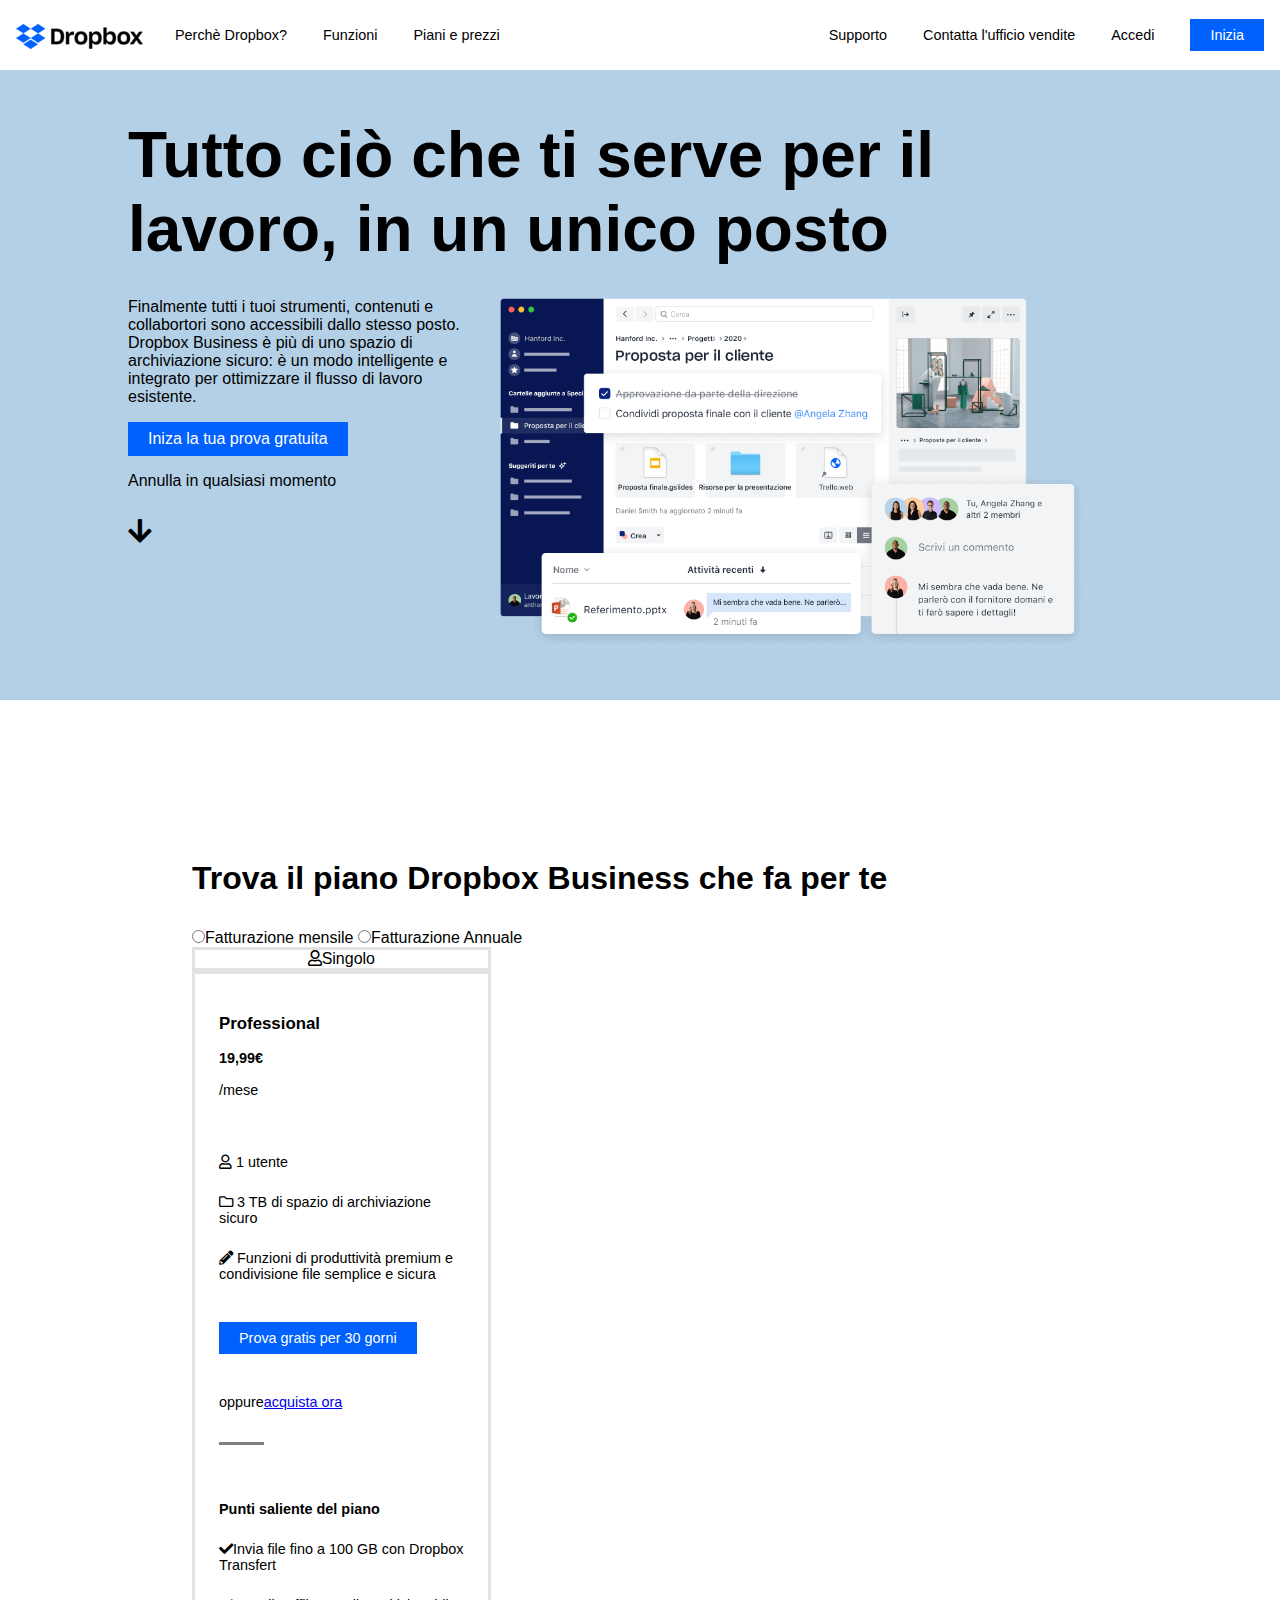
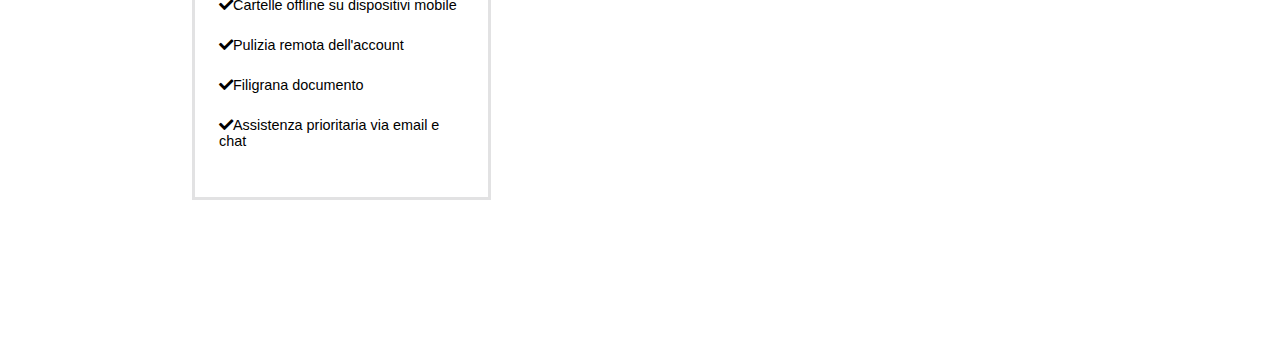
==== index.html @ 73d9aaa9 "add first row" ====
<!DOCTYPE html>
<html lang="it">
  <head>
    <meta charset="UTF-8">
    <meta http-equiv="X-UA-Compatible" content="IE=edge">
    <meta name="viewport" content="width=device-width, initial-scale=1.0">
    <title>Dropbox</title>
    <link rel="stylesheet" href="https://cdnjs.cloudflare.com/ajax/libs/font-awesome/5.15.3/css/all.min.css">
    <link rel="stylesheet" href="css/style.css">
  </head>
  <body>
    <header class="clearfix">
      <div class="main-logo float-lx">
      <img src="img/logo-small.png" alt="Dropbox logo">
      </div>
      <div class="nav float-lx">
        <ul>
          <li><a href="#">Perch&egrave; Dropbox?</a></li>
          <li><a href="#">Funzioni</a></li>
          <li><a href="#">Piani e prezzi</a></li>
        </ul>
      </div>
      <div class="nav float-rx">
        <ul>
          <li><a href="#">Supporto</a></li>
          <li><a href="#">Contatta l'ufficio vendite</a></li>
          <li><a href="#">Accedi</a></li>
          <li>
            <a href="#" class="btn">Inizia</a> 
          </li>
        </ul>
      </div>
    </header>
    <main>
      <!-- jumbotron -->
      <div class="background-blu relative">
        <div class="jumbotron clearfix">
            <h1>Tutto ci&ograve; che ti serve  per il lavoro, in un unico posto</h1>
          <div class="box-medium float-lx">
            <p>
              Finalmente tutti i tuoi strumenti, contenuti e collabortori sono accessibili dallo stesso posto. Dropbox Business &egrave; pi&ugrave; di uno spazio di archiviazione sicuro: &egrave; un modo intelligente e integrato per ottimizzare il flusso di lavoro esistente.
            </p>
            <a href="#" class="btn">Iniza la tua prova gratuita</a> 
            <p>Annulla in qualsiasi momento</p>
            <i class="fas fa-arrow-down"></i>
          </div>
          <div class="jumbotron-img float-lx">
            <img src="img/jumbo.png" alt="jumbo img">
          </div>
        </div>
      </div>
      <!-- end jumbotron -->
      <div class="container">
        <h2>Trova il piano Dropbox Business che fa per te</h2>
        <div class="input">
          <input type="radio" name="choise"><span>Fatturazione mensile</span>
          <input type="radio" name="choise"><span>Fatturazione Annuale</span>
        </div>
        <div class="row">
          <div class="row-header">
            <i class="far fa-user"></i>Singolo
          </div>
          <div class="row-main">
            <h3>Professional</h3>
            <h4>19,99&euro;</h4>
            <span class="gray">/mese</span>
            <div><i class="far fa-user"></i> 1 utente</div>
            <div><i class="far fa-folder"></i> 3 TB  di spazio di archiviazione sicuro</div>
            <div><i class="fas fa-pencil-alt"></i> Funzioni di produttivit&agrave; premium e condivisione file semplice e sicura</div>
            <a href="#" class="btn">Prova gratis per 30 gorni</a> 
            <div><span class="span-underline"> oppure </span><a href="#">acquista ora</a></div>
            <h4>Punti saliente del piano</h4>
            <div><i class="fas fa-check"></i>Invia file fino a 100 GB con Dropbox Transfert</div>
            <div><i class="fas fa-check"></i>Cartelle offline su dispositivi mobile</div>
            <div><i class="fas fa-check"></i>Pulizia remota dell'account</div>
            <div><i class="fas fa-check"></i>Filigrana documento</div>
            <div><i class="fas fa-check"></i>Assistenza prioritaria via email e chat</div>
          </div>
        </div>
      </div>
    </main>
    <footer>
    </footer>
  </body>
</html>
---- css/style.css ----
*{
  margin: 0;
  padding: 0;
  box-sizing: border-box;
}
body{
  font-family: sans-serif;
}
/* float */
.clearfix::after{
  clear: both;
  content: "";
  display: table;
}
.float-rx{
  float: right;
}
.float-lx{
  float: left;
}
/* end float */
/* position */
.relative{
  position: relative;
}
.absolute{
  position: absolute;
}
/* end position */
/* start header */
header{
  line-height: 70px ;
  font-size: 0.9rem;
}
.main-logo img{
  vertical-align: middle;
  margin: 0 1rem;
}
ul li{
  display: inline-block;
  margin: 0 1rem;
  list-style:none;
}
li a{
  text-decoration: none;
  color: black;
}
.btn{
  background-color: #0061ff;
  padding: 8px 20px;
  color: white;
  text-decoration: none;
}
/* end header */
/* main */
h1{
  padding-top: 3rem;
  font-size: 4rem;
}
.background-blu{
  background-color: #b4d0e7;
  height: 70vh;
}
.jumbotron{
  width: 80%;
  min-width: 500px;
  max-width: 1180px;
  margin: 0 auto;
}
.box-medium,.jumbotron-img{
  display: inline-block;
}
.box-medium{
  width: 34%;
}
.jumbotron a{
  margin: 2rem 0 1rem 0;
  display: inline-block;
}
.jumbotron-img{
  width: 60%;
}
.jumbotron-img img{
  width: 100%;
}
.box-medium,.jumbotron-img{
  padding-top: 2rem;
}
.box-medium i{
  margin-top: 1.7rem;
  font-weight: bold;
  font-size: 1.7rem;
}
/* end jumbotron */
.container{
  width: 70%;
  min-width: 500px;
  max-width: 1180px;
  margin: 10rem auto;
}
h2{
  font-size: 2rem;
  margin-bottom: 2rem;
}
.row{
  width: calc(100% / 3);
}
.row-header{
  border: solid #e2e2e3;
  text-align: center;
}
.row-main{
  border: solid #e2e2e3;
  padding: 1.5rem;
  font-size: .9rem;
}
.row-main div{
  margin: 1.5rem 0;
}
main h3, main h4{
  margin: 1rem 0;
}
.row-main p{
  margin-bottom: 1rem;
}
main .btn{
  display: inline-block;
  margin: 1rem 0;
}
.row-main span{
  display: inline-block;
  margin-bottom: 2rem;
}
.span-underline{
  padding-bottom: 2rem;
  border-bottom: solid gray;
}
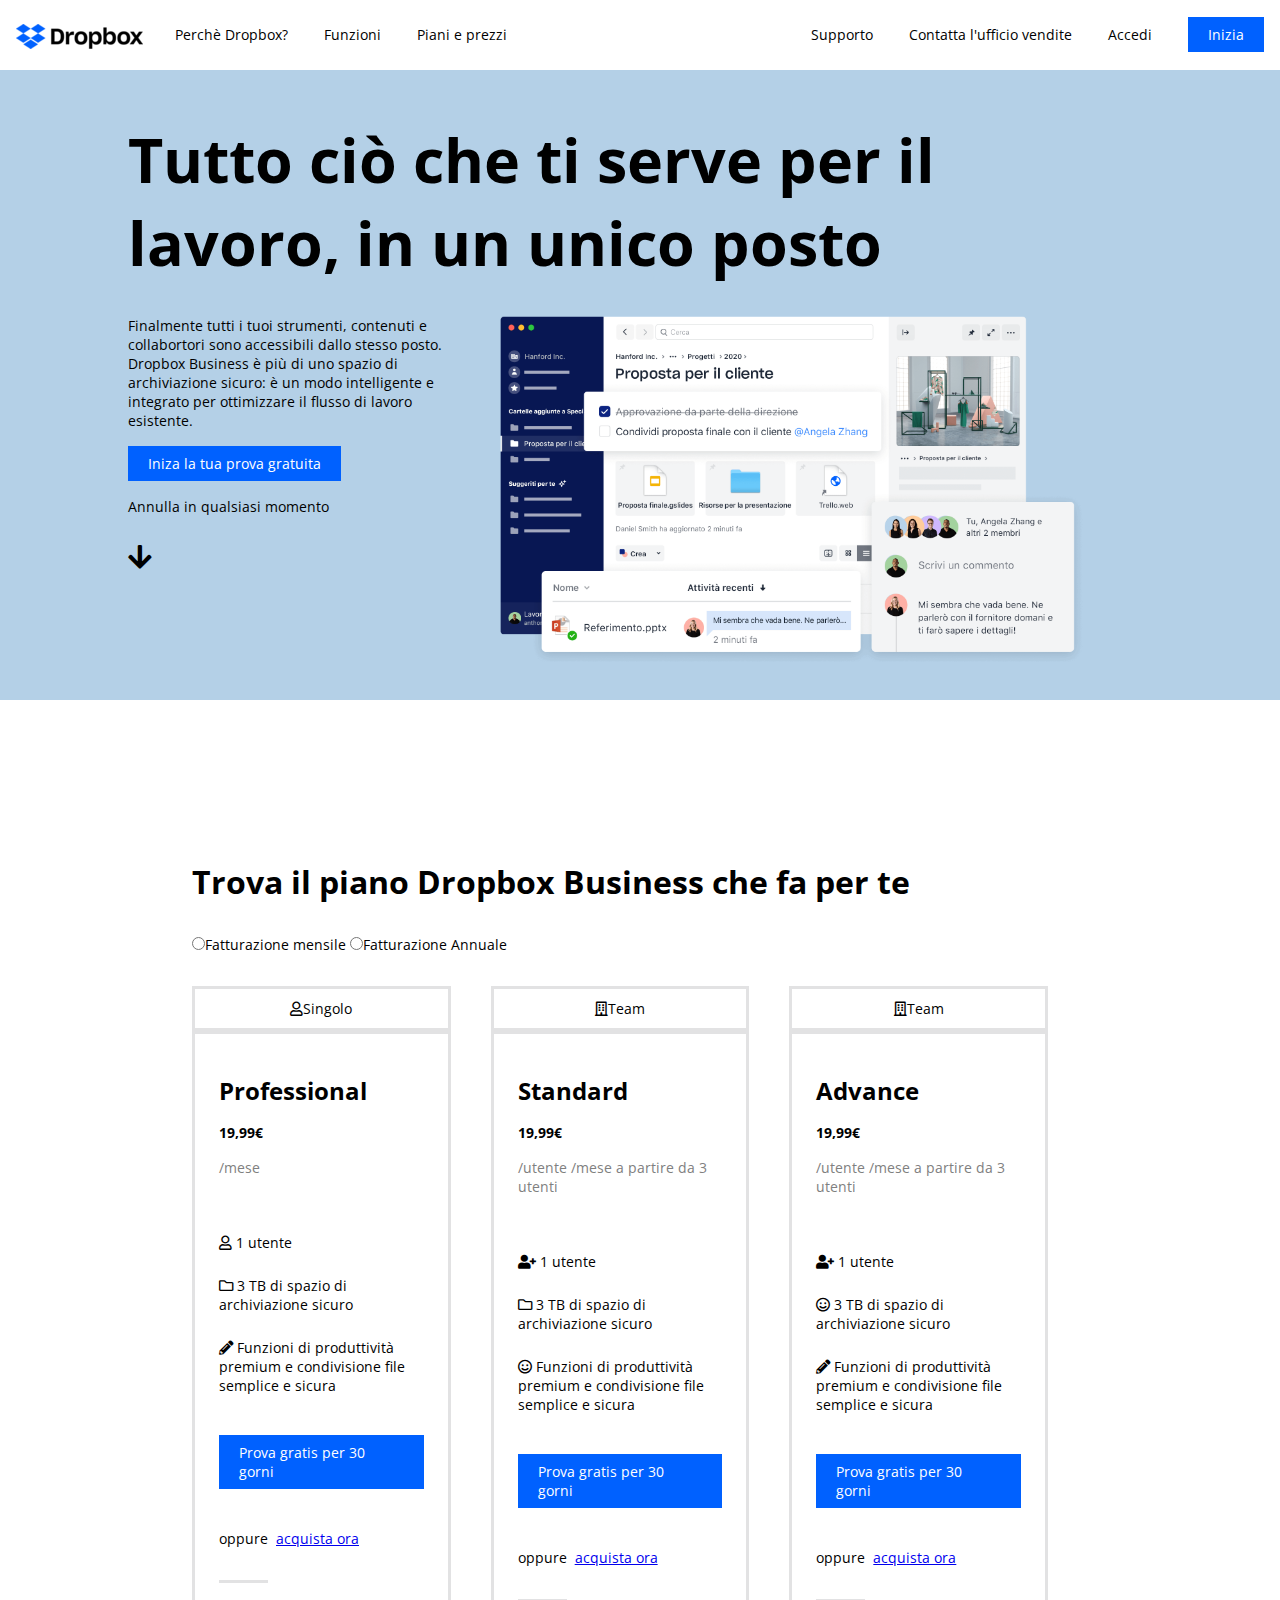
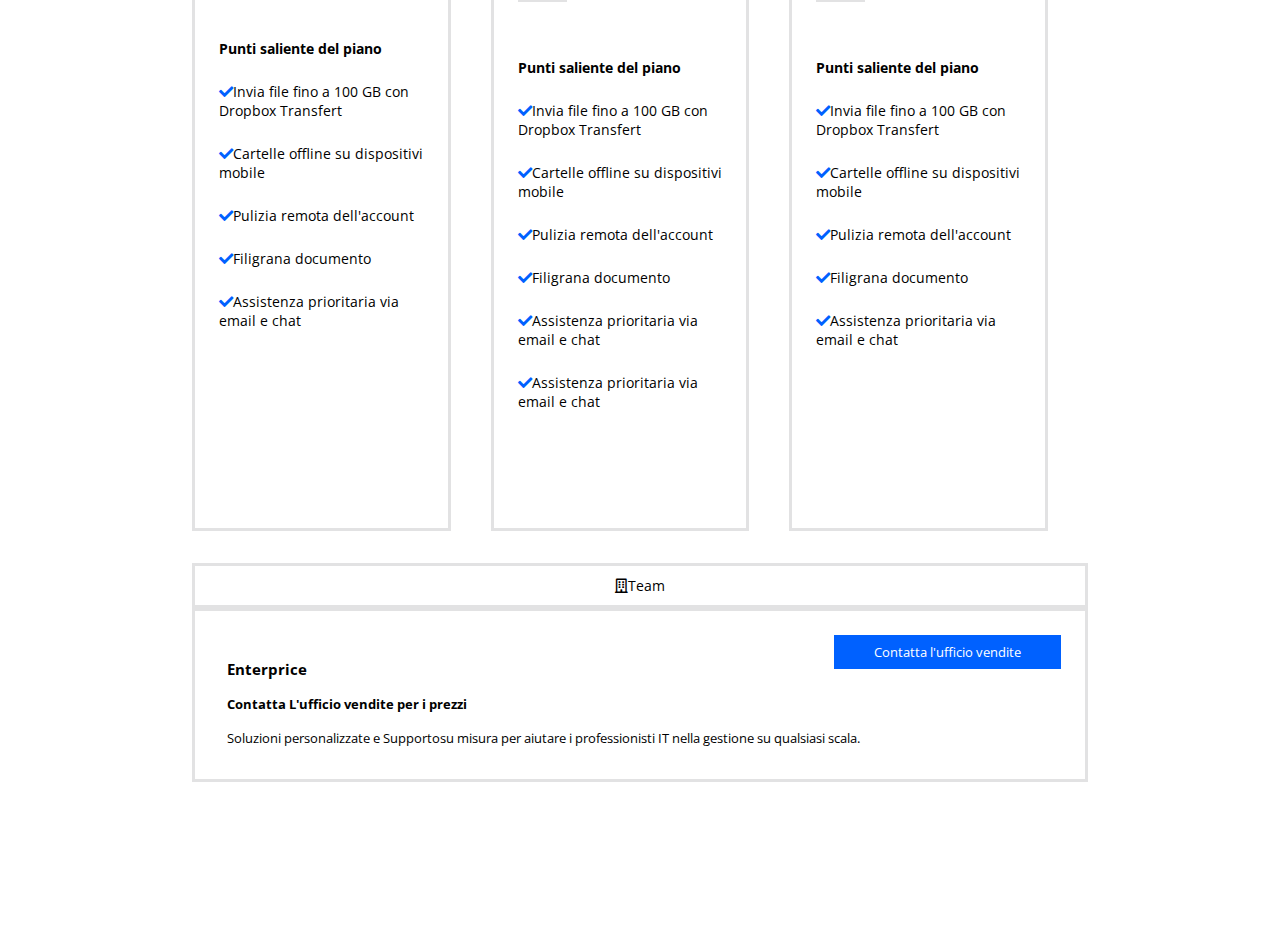
==== commit 130a0a76: "end row plane business" ====
--- a/index.html
+++ b/index.html
@@ -5,6 +5,9 @@
     <meta http-equiv="X-UA-Compatible" content="IE=edge">
     <meta name="viewport" content="width=device-width, initial-scale=1.0">
     <title>Dropbox</title>
+    <link rel="preconnect" href="https://fonts.googleapis.com">
+    <link rel="preconnect" href="https://fonts.gstatic.com" crossorigin>
+    <link href="https://fonts.googleapis.com/css2?family=Open+Sans:ital,wght@0,300;0,400;0,500;0,600;0,700;0,800;1,300;1,400;1,500;1,600;1,700;1,800&display=swap" rel="stylesheet">
     <link rel="stylesheet" href="https://cdnjs.cloudflare.com/ajax/libs/font-awesome/5.15.3/css/all.min.css">
     <link rel="stylesheet" href="css/style.css">
   </head>
@@ -50,13 +53,13 @@
         </div>
       </div>
       <!-- end jumbotron -->
-      <div class="container">
+      <div class="container clearfix">
         <h2>Trova il piano Dropbox Business che fa per te</h2>
         <div class="input">
           <input type="radio" name="choise"><span>Fatturazione mensile</span>
           <input type="radio" name="choise"><span>Fatturazione Annuale</span>
         </div>
-        <div class="row">
+        <div class="row float-lx">
           <div class="row-header">
             <i class="far fa-user"></i>Singolo
           </div>
@@ -77,6 +80,62 @@
             <div><i class="fas fa-check"></i>Assistenza prioritaria via email e chat</div>
           </div>
         </div>
+        <div class="row float-lx">
+          <div class="row-header">
+            <i class="far fa-building"></i>Team
+          </div>
+          <div class="row-main">
+            <h3>Standard</h3>
+            <h4>19,99&euro;</h4>
+            <span class="gray">/utente /mese a partire da 3 utenti</span>
+            <div><i class="fas fa-user-plus"></i> 1 utente</div>
+            <div><i class="far fa-folder"></i> 3 TB  di spazio di archiviazione sicuro</div>
+            <div><i class="far fa-smile"></i> Funzioni di produttivit&agrave; premium e condivisione file semplice e sicura</div>
+            <a href="#" class="btn">Prova gratis per 30 gorni</a> 
+            <div><span class="span-underline"> oppure </span><a href="#">acquista ora</a></div>
+            <h4>Punti saliente del piano</h4>
+            <div><i class="fas fa-check"></i>Invia file fino a 100 GB con Dropbox Transfert</div>
+            <div><i class="fas fa-check"></i>Cartelle offline su dispositivi mobile</div>
+            <div><i class="fas fa-check"></i>Pulizia remota dell'account</div>
+            <div><i class="fas fa-check"></i>Filigrana documento</div>
+            <div><i class="fas fa-check"></i>Assistenza prioritaria via email e chat</div>
+            <div><i class="fas fa-check"></i>Assistenza prioritaria via email e chat</div>
+          </div>
+        </div>
+        <div class="row float-lx">
+          <div class="row-header">
+            <i class="far fa-building"></i>Team
+          </div>
+          <div class="row-main">
+            <h3>Advance</h3>
+            <h4>19,99&euro;</h4>
+            <span class="gray">/utente /mese a partire da 3 utenti</span>
+            <div><i class="fas fa-user-plus"></i> 1 utente</div>
+            <div><i class="far fa-smile"></i> 3 TB  di spazio di archiviazione sicuro</div>
+            <div><i class="fas fa-pencil-alt"></i> Funzioni di produttivit&agrave; premium e condivisione file semplice e sicura</div>
+            <a href="#" class="btn">Prova gratis per 30 gorni</a> 
+            <div><span class="span-underline"> oppure </span><a href="#">acquista ora</a></div>
+            <h4>Punti saliente del piano</h4>
+            <div><i class="fas fa-check"></i>Invia file fino a 100 GB con Dropbox Transfert</div>
+            <div><i class="fas fa-check"></i>Cartelle offline su dispositivi mobile</div>
+            <div><i class="fas fa-check"></i>Pulizia remota dell'account</div>
+            <div><i class="fas fa-check"></i>Filigrana documento</div>
+            <div><i class="fas fa-check"></i>Assistenza prioritaria via email e chat</div>
+          </div>
+        </div>
+
+        <div class="row-large float-lx">
+          <div class="row-header">
+            <i class="far fa-building"></i>Team
+          </div>
+          <div class="row-main-large relative">
+            <h3>Enterprice</h3>
+            <h4>Contatta L'ufficio vendite per i prezzi</h4>
+            <p>Soluzioni personalizzate e Supportosu misura per aiutare i professionisti IT nella gestione su qualsiasi scala.</p>
+            <a href="#" class="btn absolute">Contatta l'ufficio vendite</a> 
+          </div>
+        </div>
+        
       </div>
     </main>
     <footer>
--- a/css/style.css
+++ b/css/style.css
@@ -4,7 +4,8 @@
   box-sizing: border-box;
 }
 body{
-  font-family: sans-serif;
+  font-family: 'Open Sans', sans-serif;
+  font-size: .9rem;
 }
 /* float */
 .clearfix::after{
@@ -55,7 +56,7 @@
 /* main */
 h1{
   padding-top: 3rem;
-  font-size: 4rem;
+  font-size: 3.8rem;
 }
 .background-blu{
   background-color: #b4d0e7;
@@ -63,7 +64,7 @@
 }
 .jumbotron{
   width: 80%;
-  min-width: 500px;
+  min-width: 750px;
   max-width: 1180px;
   margin: 0 auto;
 }
@@ -94,25 +95,28 @@
 /* end jumbotron */
 .container{
   width: 70%;
-  min-width: 500px;
+  min-width: 750px;
   max-width: 1180px;
   margin: 10rem auto;
 }
 h2{
   font-size: 2rem;
-  margin-bottom: 2rem;
+  margin-bottom:2rem;
 }
 .row{
-  width: calc(100% / 3);
+  width: calc((100% / 3) - 2.5rem);
+  margin: 2rem 2.5rem 2rem 0;
 }
 .row-header{
   border: solid #e2e2e3;
   text-align: center;
+  padding: 10px;
 }
 .row-main{
   border: solid #e2e2e3;
   padding: 1.5rem;
   font-size: .9rem;
+  height: 1100px;
 }
 .row-main div{
   margin: 1.5rem 0;
@@ -133,5 +137,29 @@
 }
 .span-underline{
   padding-bottom: 2rem;
-  border-bottom: solid gray;
+  border-bottom: solid #e2e2e3;
+  margin-right: .5rem;
+}
+i.fa-check{
+  color: #0061ff;
+}
+.row-main .gray{
+  color: gray;
+}
+.row-main h3{
+  font-size: 1.5rem;
+}
+.row-large{
+  width: 100%;
+}
+.row-main-large{
+  border: solid #e2e2e3;
+  font-size: 0.8rem;
+  padding: 2rem;
+}
+.row-main-large .btn{
+  margin:0;
+  top:1.5rem;
+  right: 1.5rem;
+  padding: 0.5rem 2.5rem;
 }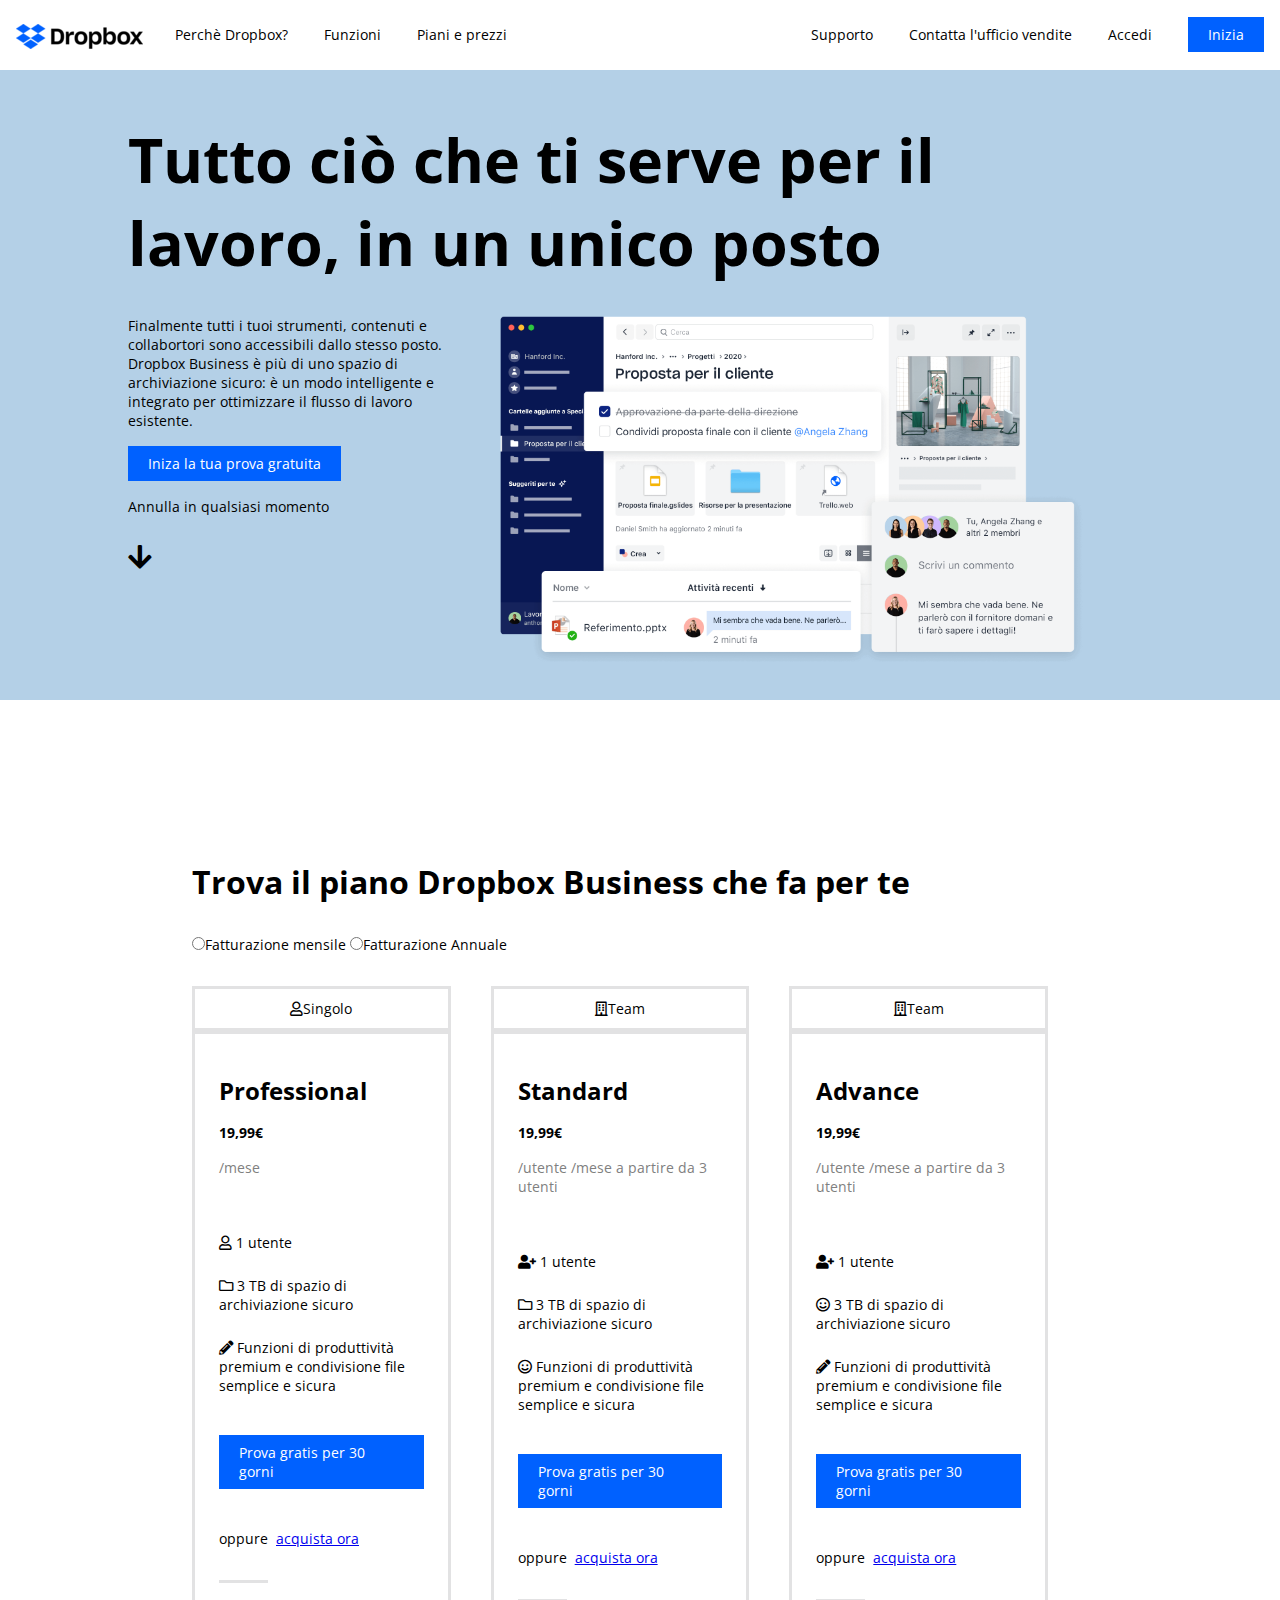
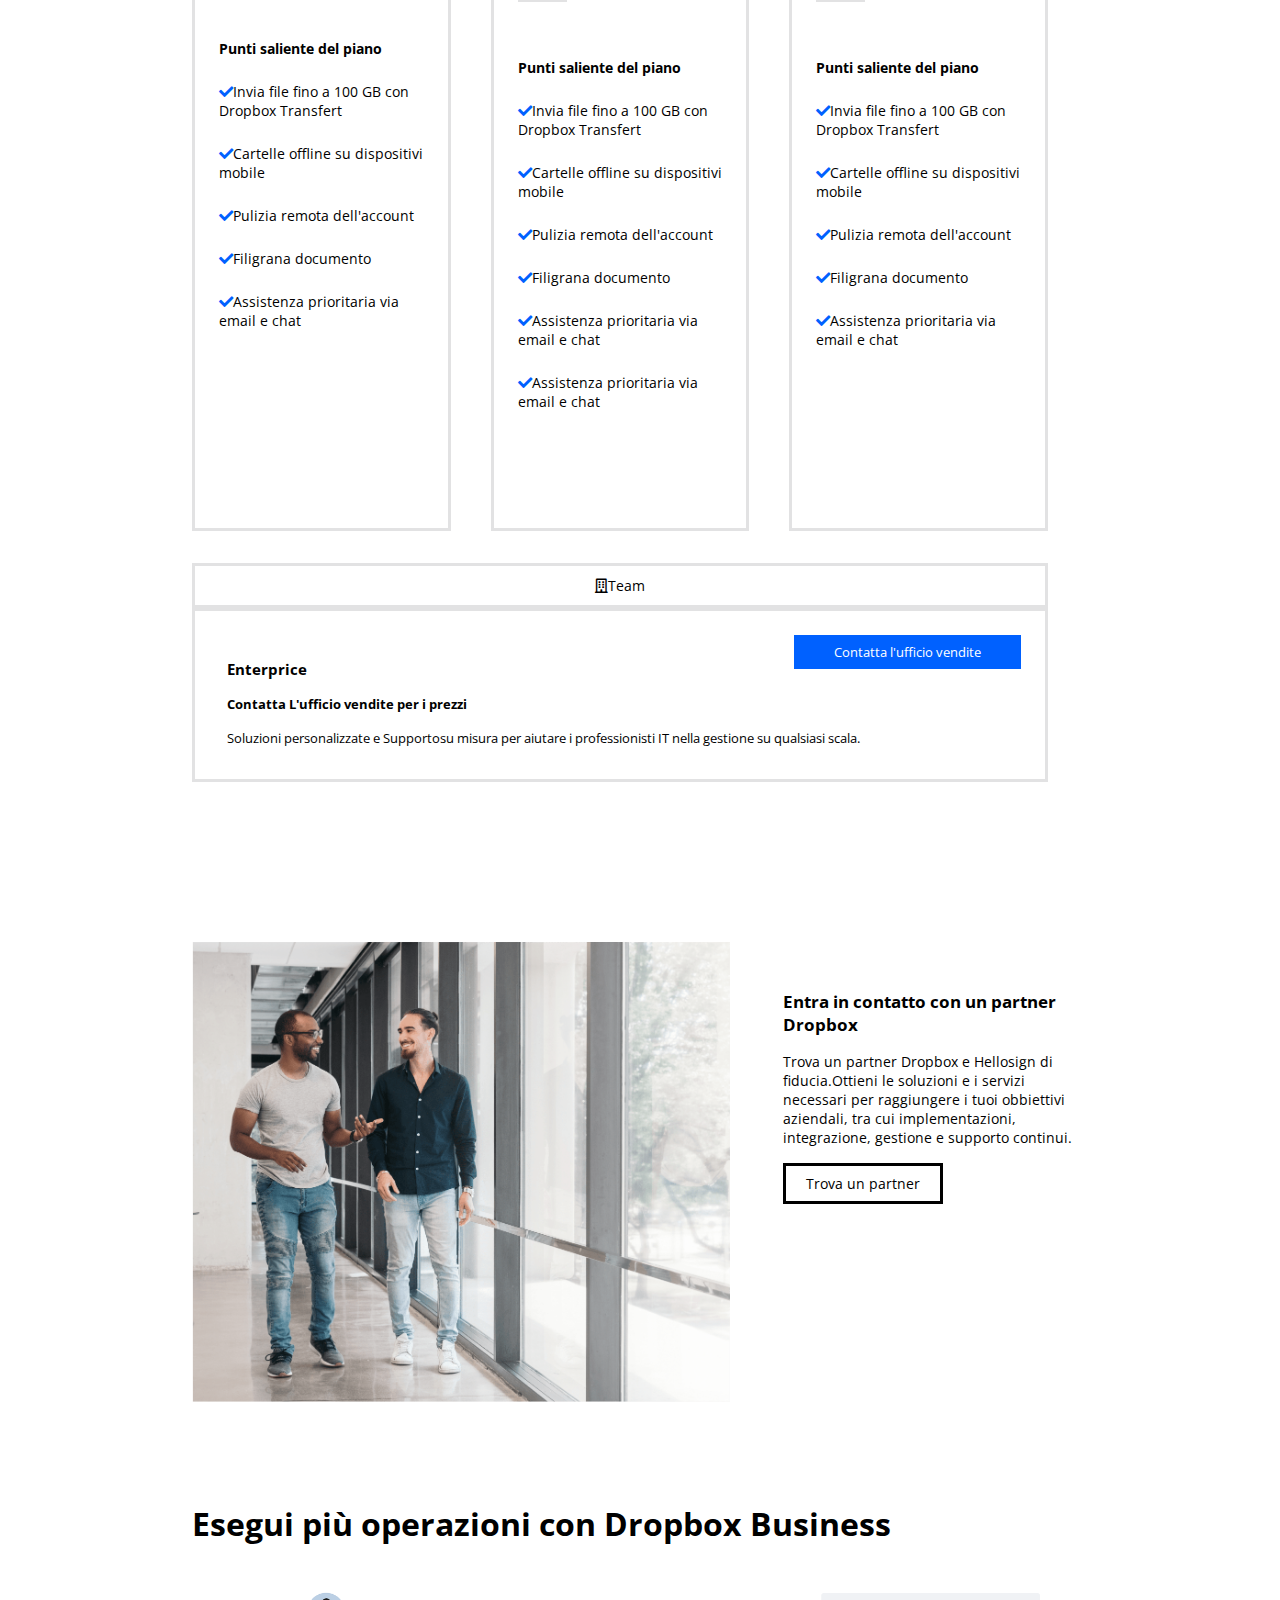
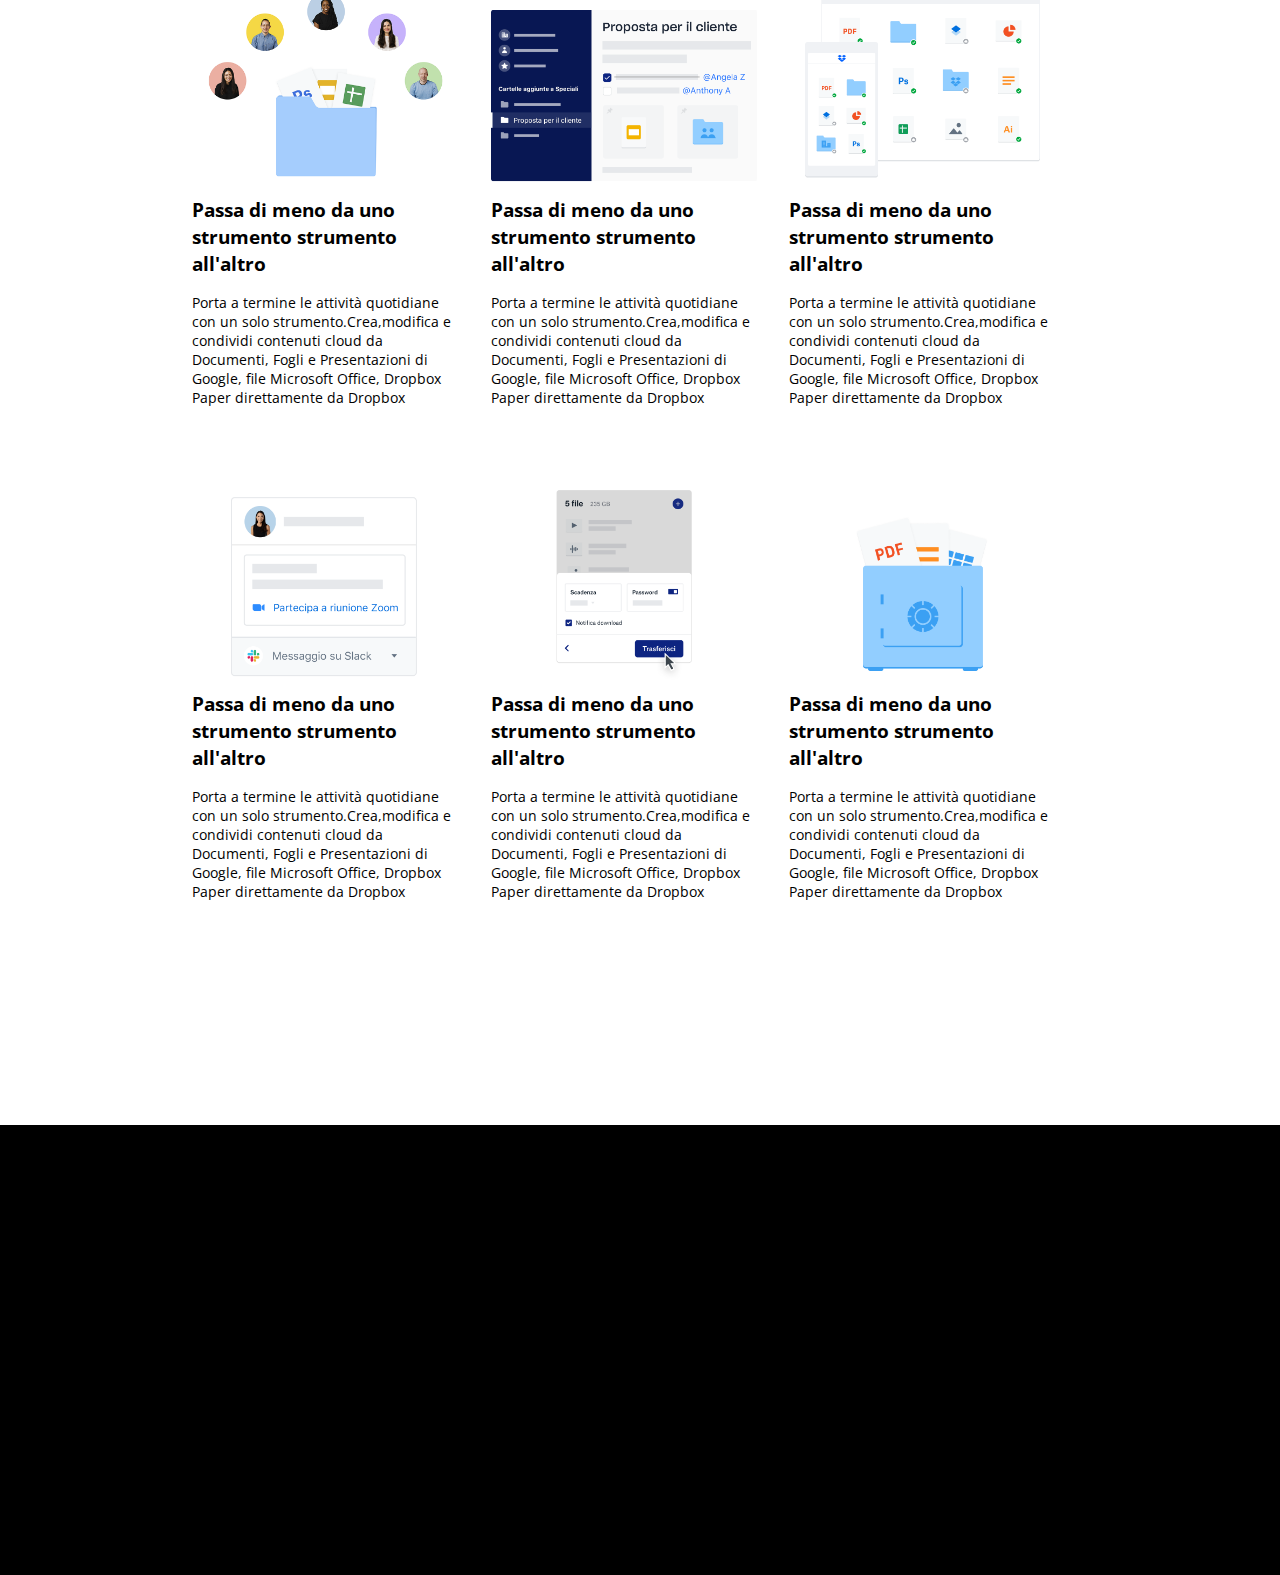
==== commit c757368e: "end card plane business" ====
--- a/index.html
+++ b/index.html
@@ -29,7 +29,7 @@
           <li><a href="#">Contatta l'ufficio vendite</a></li>
           <li><a href="#">Accedi</a></li>
           <li>
-            <a href="#" class="btn">Inizia</a> 
+            <a href="#" class="btn btn-blue">Inizia</a> 
           </li>
         </ul>
       </div>
@@ -43,7 +43,7 @@
             <p>
               Finalmente tutti i tuoi strumenti, contenuti e collabortori sono accessibili dallo stesso posto. Dropbox Business &egrave; pi&ugrave; di uno spazio di archiviazione sicuro: &egrave; un modo intelligente e integrato per ottimizzare il flusso di lavoro esistente.
             </p>
-            <a href="#" class="btn">Iniza la tua prova gratuita</a> 
+            <a href="#" class="btn btn-blue">Iniza la tua prova gratuita</a> 
             <p>Annulla in qualsiasi momento</p>
             <i class="fas fa-arrow-down"></i>
           </div>
@@ -53,7 +53,8 @@
         </div>
       </div>
       <!-- end jumbotron -->
-      <div class="container clearfix">
+      <!-- start plane business -->
+      <section class="container clearfix">
         <h2>Trova il piano Dropbox Business che fa per te</h2>
         <div class="input">
           <input type="radio" name="choise"><span>Fatturazione mensile</span>
@@ -70,7 +71,7 @@
             <div><i class="far fa-user"></i> 1 utente</div>
             <div><i class="far fa-folder"></i> 3 TB  di spazio di archiviazione sicuro</div>
             <div><i class="fas fa-pencil-alt"></i> Funzioni di produttivit&agrave; premium e condivisione file semplice e sicura</div>
-            <a href="#" class="btn">Prova gratis per 30 gorni</a> 
+            <a href="#" class="btn btn-blue">Prova gratis per 30 gorni</a> 
             <div><span class="span-underline"> oppure </span><a href="#">acquista ora</a></div>
             <h4>Punti saliente del piano</h4>
             <div><i class="fas fa-check"></i>Invia file fino a 100 GB con Dropbox Transfert</div>
@@ -91,7 +92,7 @@
             <div><i class="fas fa-user-plus"></i> 1 utente</div>
             <div><i class="far fa-folder"></i> 3 TB  di spazio di archiviazione sicuro</div>
             <div><i class="far fa-smile"></i> Funzioni di produttivit&agrave; premium e condivisione file semplice e sicura</div>
-            <a href="#" class="btn">Prova gratis per 30 gorni</a> 
+            <a href="#" class="btn btn-blue">Prova gratis per 30 gorni</a> 
             <div><span class="span-underline"> oppure </span><a href="#">acquista ora</a></div>
             <h4>Punti saliente del piano</h4>
             <div><i class="fas fa-check"></i>Invia file fino a 100 GB con Dropbox Transfert</div>
@@ -113,7 +114,7 @@
             <div><i class="fas fa-user-plus"></i> 1 utente</div>
             <div><i class="far fa-smile"></i> 3 TB  di spazio di archiviazione sicuro</div>
             <div><i class="fas fa-pencil-alt"></i> Funzioni di produttivit&agrave; premium e condivisione file semplice e sicura</div>
-            <a href="#" class="btn">Prova gratis per 30 gorni</a> 
+            <a href="#" class="btn btn-blue">Prova gratis per 30 gorni</a> 
             <div><span class="span-underline"> oppure </span><a href="#">acquista ora</a></div>
             <h4>Punti saliente del piano</h4>
             <div><i class="fas fa-check"></i>Invia file fino a 100 GB con Dropbox Transfert</div>
@@ -132,13 +133,58 @@
             <h3>Enterprice</h3>
             <h4>Contatta L'ufficio vendite per i prezzi</h4>
             <p>Soluzioni personalizzate e Supportosu misura per aiutare i professionisti IT nella gestione su qualsiasi scala.</p>
-            <a href="#" class="btn absolute">Contatta l'ufficio vendite</a> 
+            <a href="#" class="btn btn-blue absolute">Contatta l'ufficio vendite</a> 
           </div>
         </div>
-        
-      </div>
+      </section>
+      <!-- end plane business -->
+      <section class="container clearfix">
+        <div class="img-medium float-lx">
+          <img src="img/partner.png" alt="photo of partner">
+        </div>
+        <div class="box-medium float-rx">
+          <h3>Entra in contatto con un partner Dropbox</h3>
+          <p>Trova un partner Dropbox e Hellosign di fiducia.Ottieni le soluzioni e i servizi necessari per raggiungere i tuoi obbiettivi aziendali, tra cui implementazioni, integrazione, gestione e supporto continui.</p>
+          <a href="#" class="btn btn-white" >Trova un partner</a>
+        </div>
+        <div class="info-business float-lx">
+          <h2>Esegui pi&ugrave; operazioni con Dropbox Business</h2>
+        </div>
+        <div class="card float-lx">
+          <img src="img/business-feature-switching-tools.png" alt="business folder">
+          <h4>Passa di meno da uno strumento strumento all'altro </h4>
+          <p>Porta a termine le attivit&agrave; quotidiane con un solo strumento.Crea,modifica e condividi contenuti cloud da Documenti, Fogli e Presentazioni di Google, file Microsoft Office, Dropbox Paper direttamente da Dropbox </p>
+        </div>
+        <div class="card float-lx">
+          <img src="img/business-feature-coordinate-it.png" alt="business cordinate">
+          <h4>Passa di meno da uno strumento strumento all'altro </h4>
+          <p>Porta a termine le attivit&agrave; quotidiane con un solo strumento.Crea,modifica e condividi contenuti cloud da Documenti, Fogli e Presentazioni di Google, file Microsoft Office, Dropbox Paper direttamente da Dropbox </p>
+        </div>
+        <div class="card float-lx">
+          <img src="img/business-feature-multi-device.png" alt="business multi device">
+          <h4>Passa di meno da uno strumento strumento all'altro </h4>
+          <p>Porta a termine le attivit&agrave; quotidiane con un solo strumento.Crea,modifica e condividi contenuti cloud da Documenti, Fogli e Presentazioni di Google, file Microsoft Office, Dropbox Paper direttamente da Dropbox </p>
+        </div>
+        <div class="card float-lx">
+          <img src="img/business-feature-integrations-it.png" alt="business interations">
+          <h4>Passa di meno da uno strumento strumento all'altro </h4>
+          <p>Porta a termine le attivit&agrave; quotidiane con un solo strumento.Crea,modifica e condividi contenuti cloud da Documenti, Fogli e Presentazioni di Google, file Microsoft Office, Dropbox Paper direttamente da Dropbox </p>
+        </div>
+        <div class="card float-lx">
+          <img src="img/business-feature-send-files-it.png" alt="business send files">
+          <h4>Passa di meno da uno strumento strumento all'altro </h4>
+          <p>Porta a termine le attivit&agrave; quotidiane con un solo strumento.Crea,modifica e condividi contenuti cloud da Documenti, Fogli e Presentazioni di Google, file Microsoft Office, Dropbox Paper direttamente da Dropbox </p>
+        </div>
+        <div class="card float-lx">
+          <img src="img/business-feature-security.png" alt="business safe">
+          <h4>Passa di meno da uno strumento strumento all'altro </h4>
+          <p>Porta a termine le attivit&agrave; quotidiane con un solo strumento.Crea,modifica e condividi contenuti cloud da Documenti, Fogli e Presentazioni di Google, file Microsoft Office, Dropbox Paper direttamente da Dropbox </p>
+        </div>
+      </section>
+      
     </main>
     <footer>
+
     </footer>
   </body>
 </html>--- a/css/style.css
+++ b/css/style.css
@@ -46,13 +46,22 @@
   text-decoration: none;
   color: black;
 }
+/* end header */
+/* button */
 .btn{
+  padding: 8px 20px;
+  text-decoration: none;
+}
+.btn-blue{
   background-color: #0061ff;
-  padding: 8px 20px;
   color: white;
-  text-decoration: none;
-}
-/* end header */
+}
+.btn-white{
+  background-color: white;
+  color: #000000;
+  border: solid #000000;
+}
+/* end button */
 /* main */
 h1{
   padding-top: 3rem;
@@ -145,12 +154,13 @@
 }
 .row-main .gray{
   color: gray;
+  font-size: .85rem;
 }
 .row-main h3{
   font-size: 1.5rem;
 }
 .row-large{
-  width: 100%;
+  width: calc(100% - 2.5rem);
 }
 .row-main-large{
   border: solid #e2e2e3;
@@ -162,4 +172,33 @@
   top:1.5rem;
   right: 1.5rem;
   padding: 0.5rem 2.5rem;
+}
+/* end row plane business  */
+.img-medium{
+  width: 60%;
+}
+.img-medium img{
+  width: 100%;
+}
+.info-business{
+  margin-top: 6rem;
+}
+.card{
+  width: calc((100% / 3) - 2rem);
+  margin: 0 2rem 4rem 0;
+}
+.card img{
+  width: 100%;
+}
+.card h4{
+  font-size: 1.2rem;
+  margin-top: 0;
+}
+
+
+
+
+footer{
+  height: 50vh;
+  background-color: #000000;
 }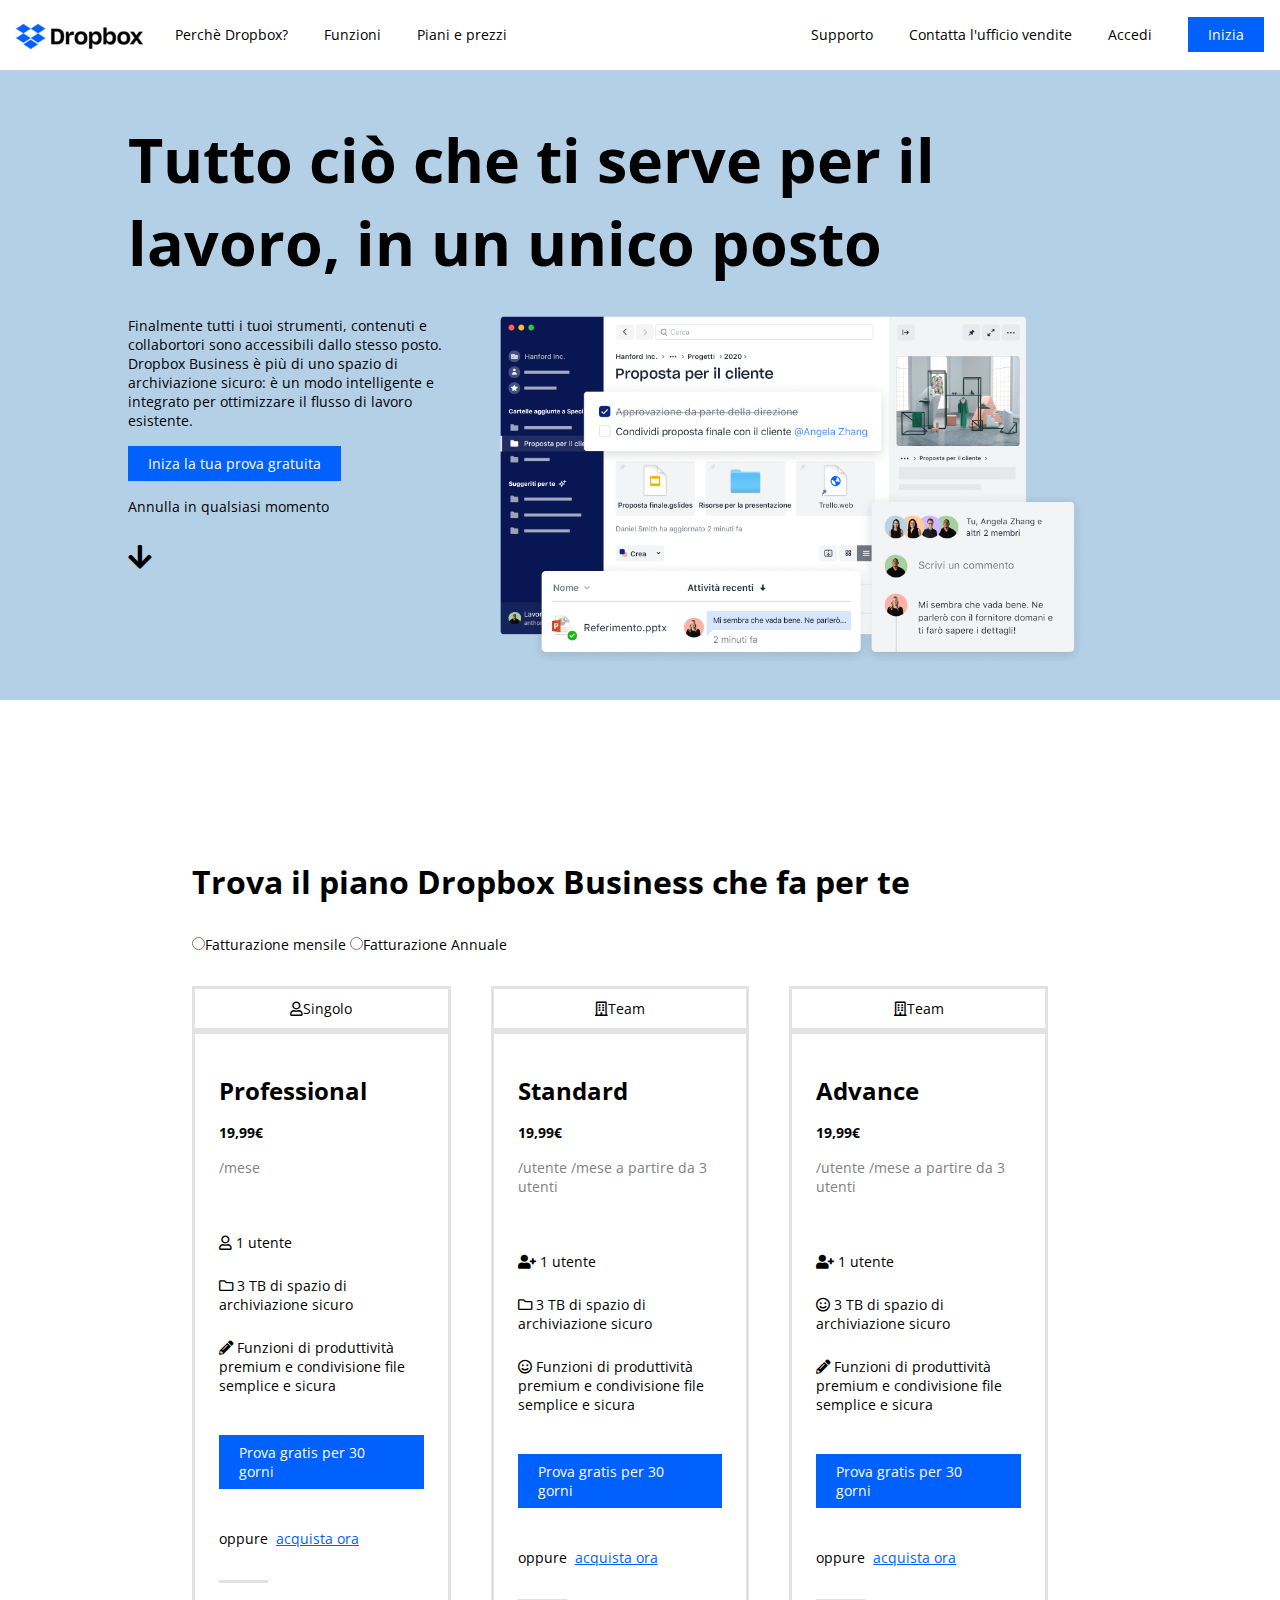
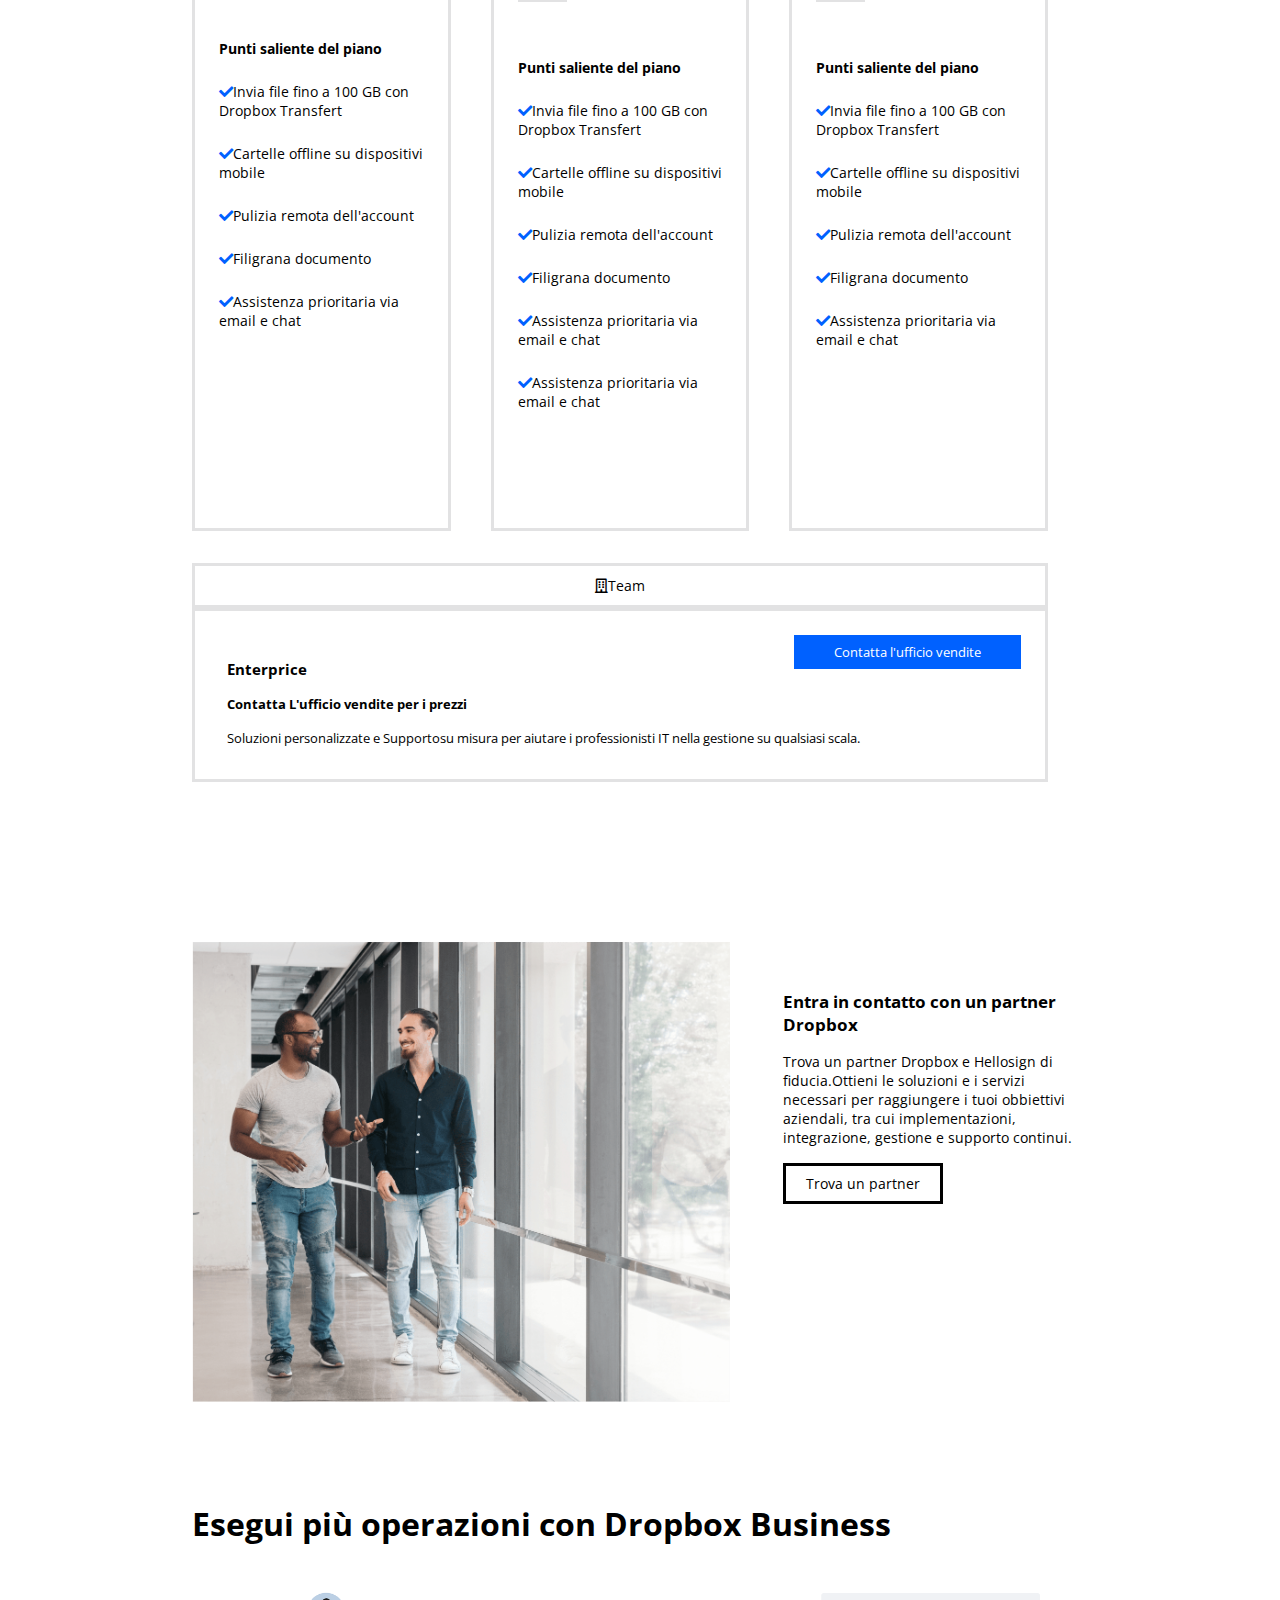
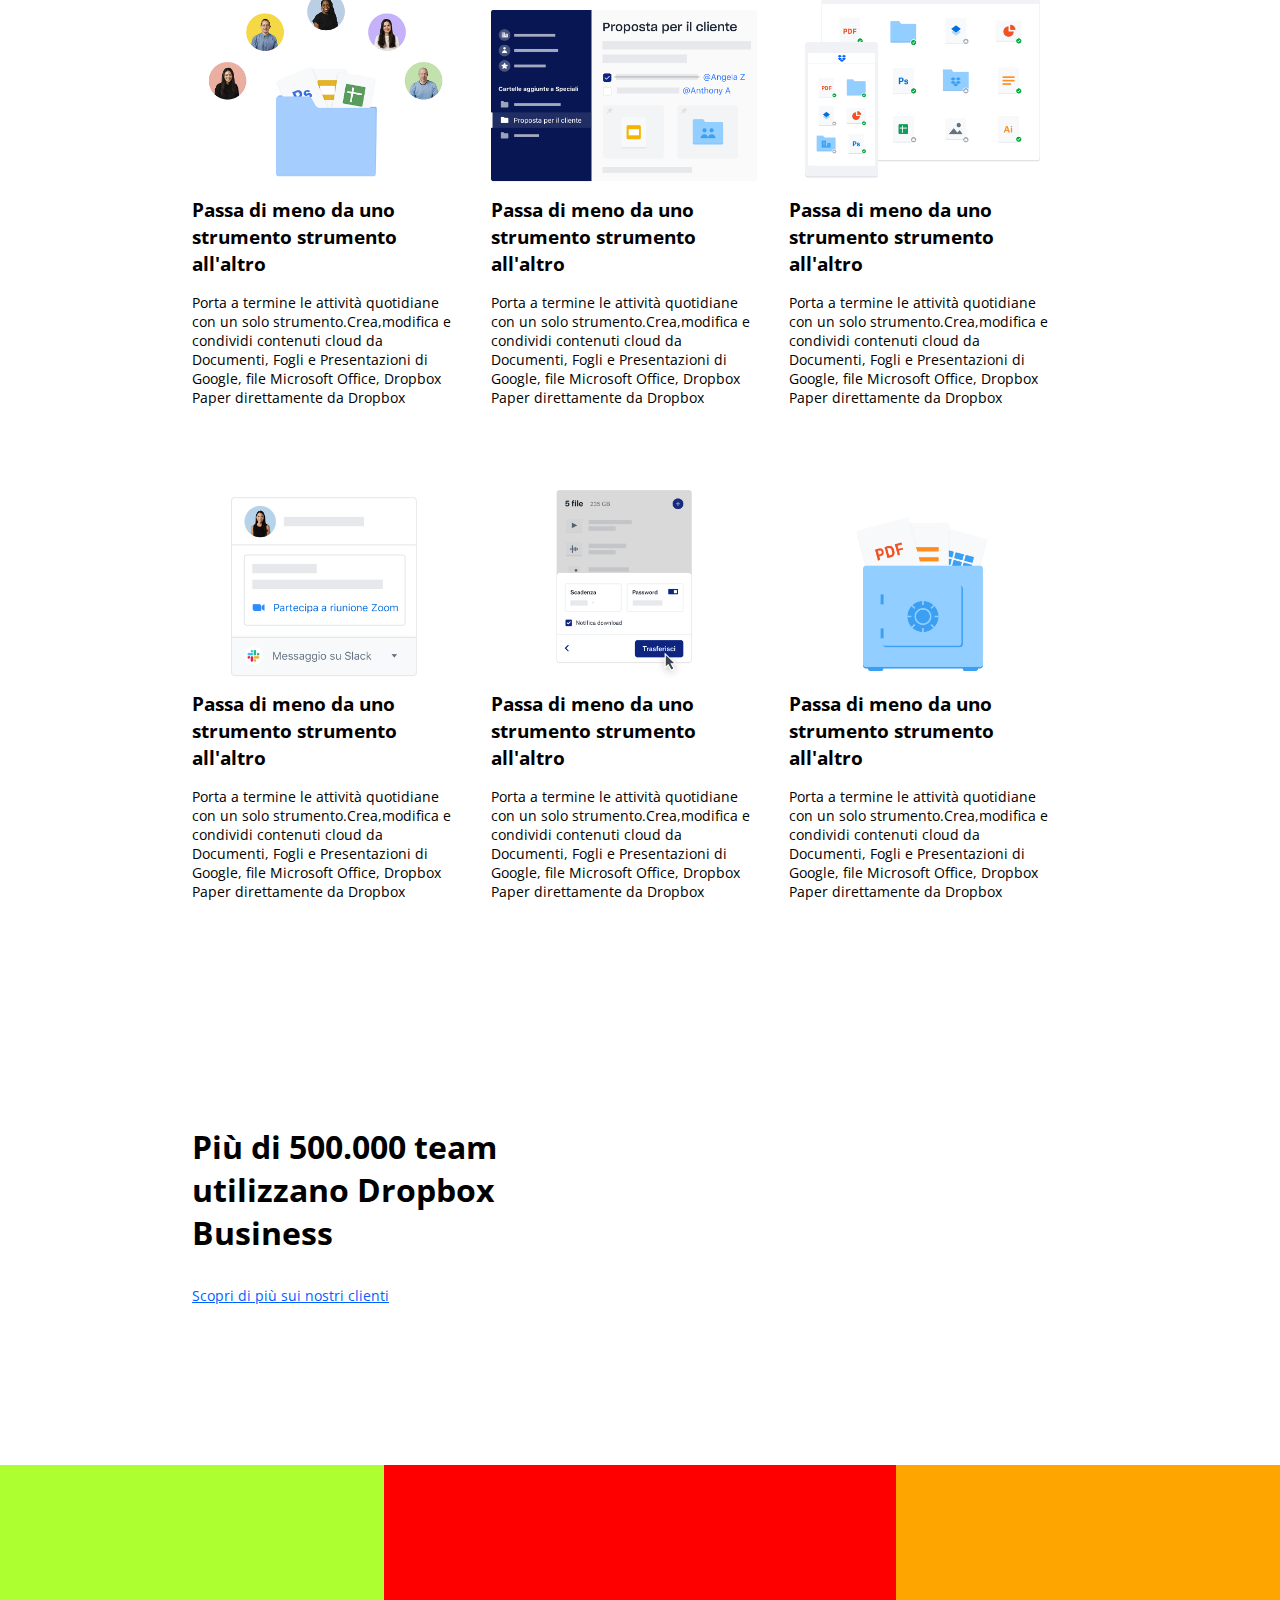
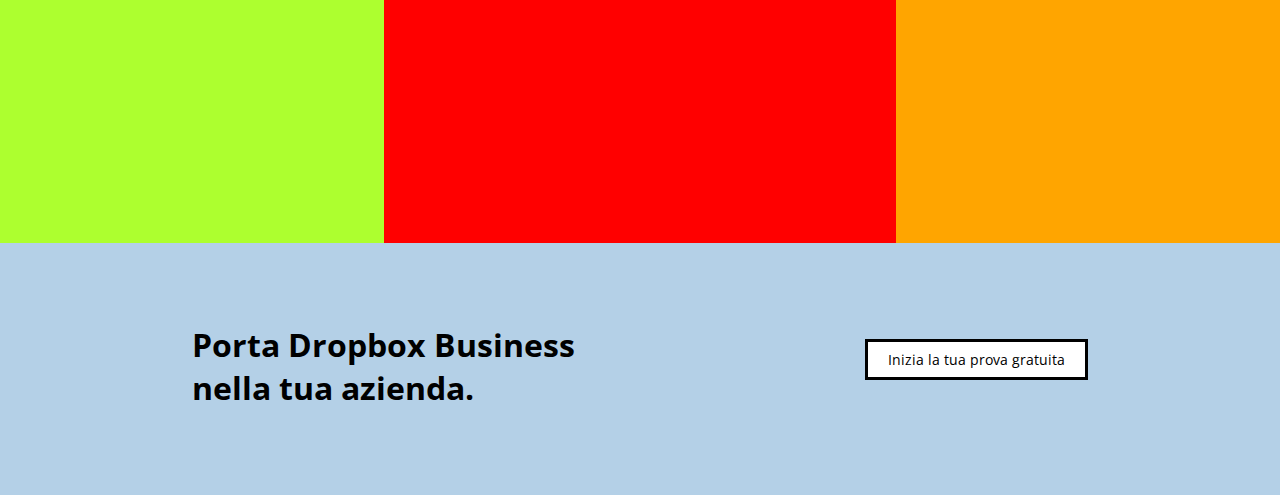
==== commit c0168c71: "built structure for svg" ====
--- a/index.html
+++ b/index.html
@@ -36,7 +36,7 @@
     </header>
     <main>
       <!-- jumbotron -->
-      <div class="background-blu relative">
+      <div class="background-blue relative">
         <div class="jumbotron clearfix">
             <h1>Tutto ci&ograve; che ti serve  per il lavoro, in un unico posto</h1>
           <div class="box-medium float-lx">
@@ -181,6 +181,28 @@
           <p>Porta a termine le attivit&agrave; quotidiane con un solo strumento.Crea,modifica e condividi contenuti cloud da Documenti, Fogli e Presentazioni di Google, file Microsoft Office, Dropbox Paper direttamente da Dropbox </p>
         </div>
       </section>
+      <section class="team">
+        <div class="container">
+          <h2>Pi&ugrave; di 500.000 team utilizzano Dropbox Business</h2>
+          <p><a href="#">Scopri di più sui nostri clienti</a></p>
+        </div>
+        <div class="background-blue">
+          <div class="svg clearfix">
+            <div class="svg-lx float-lx">
+
+            </div>
+            <div class="svg-rx float-rx">
+
+            </div>
+          </div>
+          <div class="svg-text clearfix">
+            <h2 class="float-lx">Porta Dropbox Business nella tua azienda.</h2>
+            <a href="#" class="btn btn-white float-rx" >Inizia la tua prova gratuita</a>
+          </div>
+
+        </div>
+
+      </section>
       
     </main>
     <footer>
--- a/css/style.css
+++ b/css/style.css
@@ -67,10 +67,14 @@
   padding-top: 3rem;
   font-size: 3.8rem;
 }
-.background-blu{
+.background-blue{
   background-color: #b4d0e7;
   height: 70vh;
 }
+a{
+  color: #0061ff;
+}
+/* jumbotron */
 .jumbotron{
   width: 80%;
   min-width: 750px;
@@ -174,6 +178,7 @@
   padding: 0.5rem 2.5rem;
 }
 /* end row plane business  */
+/* start card business */
 .img-medium{
   width: 60%;
 }
@@ -194,11 +199,34 @@
   font-size: 1.2rem;
   margin-top: 0;
 }
-
-
-
-
+/* end card business */
+/* start team part */
+.team .container h2{
+  width: 49%;
+}
+.svg{
+  height: 60%;
+  background-color: red;
+}
+.svg-lx{
+  background-color: greenyellow;
+  height: 100%;
+  width: 30%;
+}
+.svg-rx{
+  background-color: orange;
+  height: 100%;
+  width: 30%;
+}
+.svg-text{
+  width: 70%;
+  margin:0 auto;
+  height: 40%;
+  padding-top: 5rem;
+}
+.svg-text h2{
+  width: 50%;
+}
 footer{
-  height: 50vh;
   background-color: #000000;
-}+}
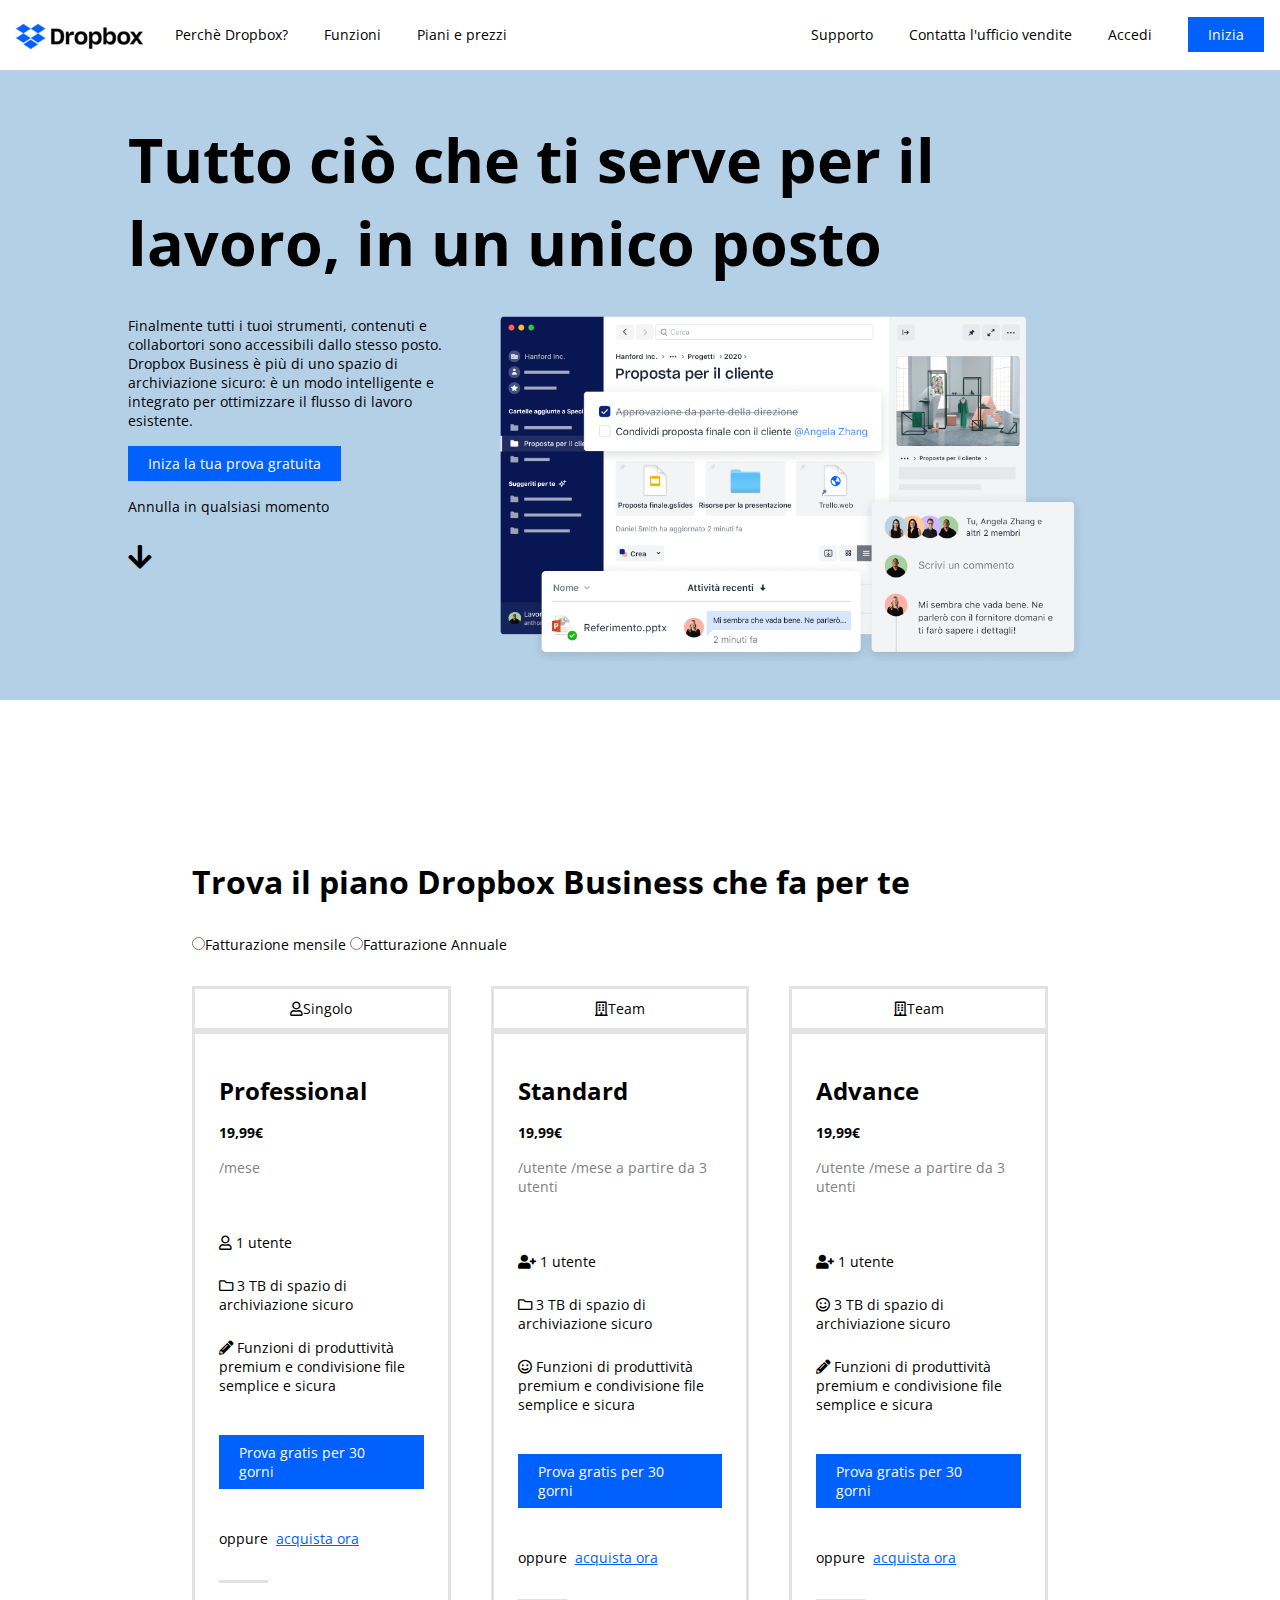
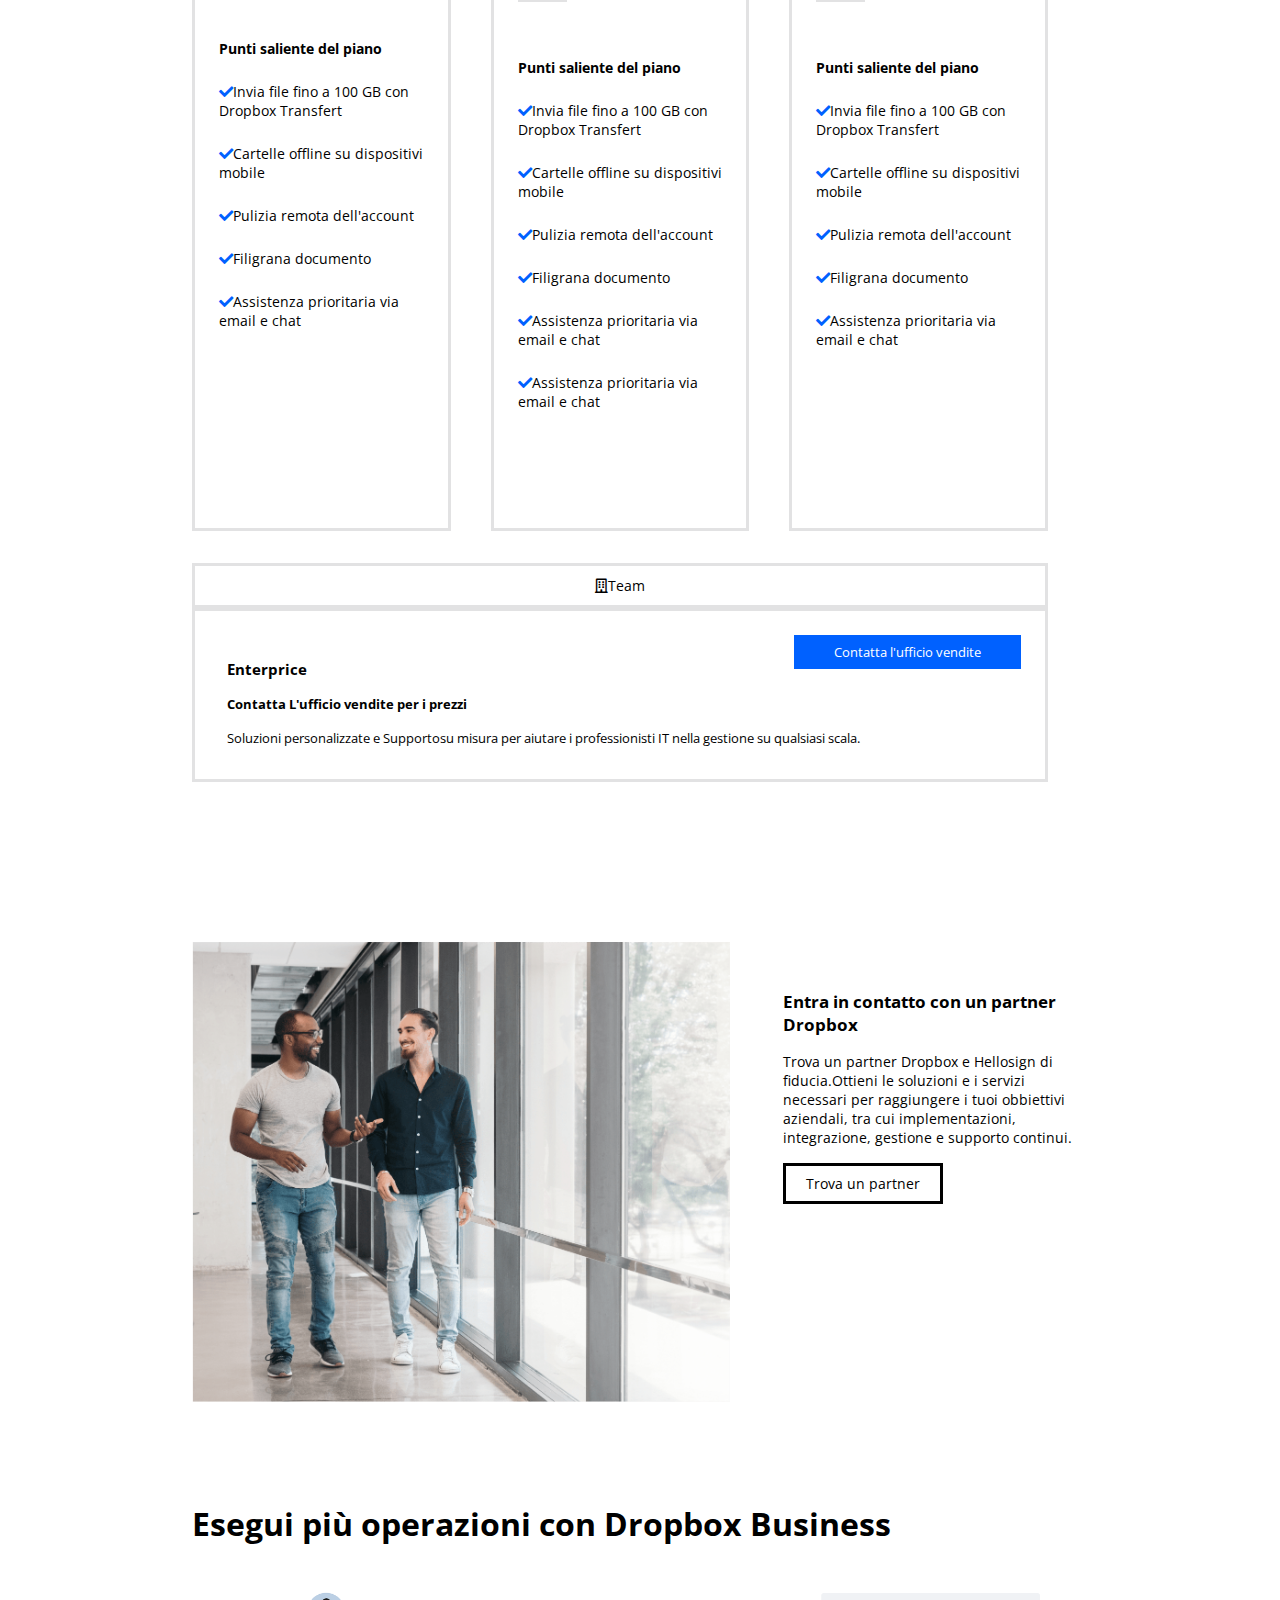
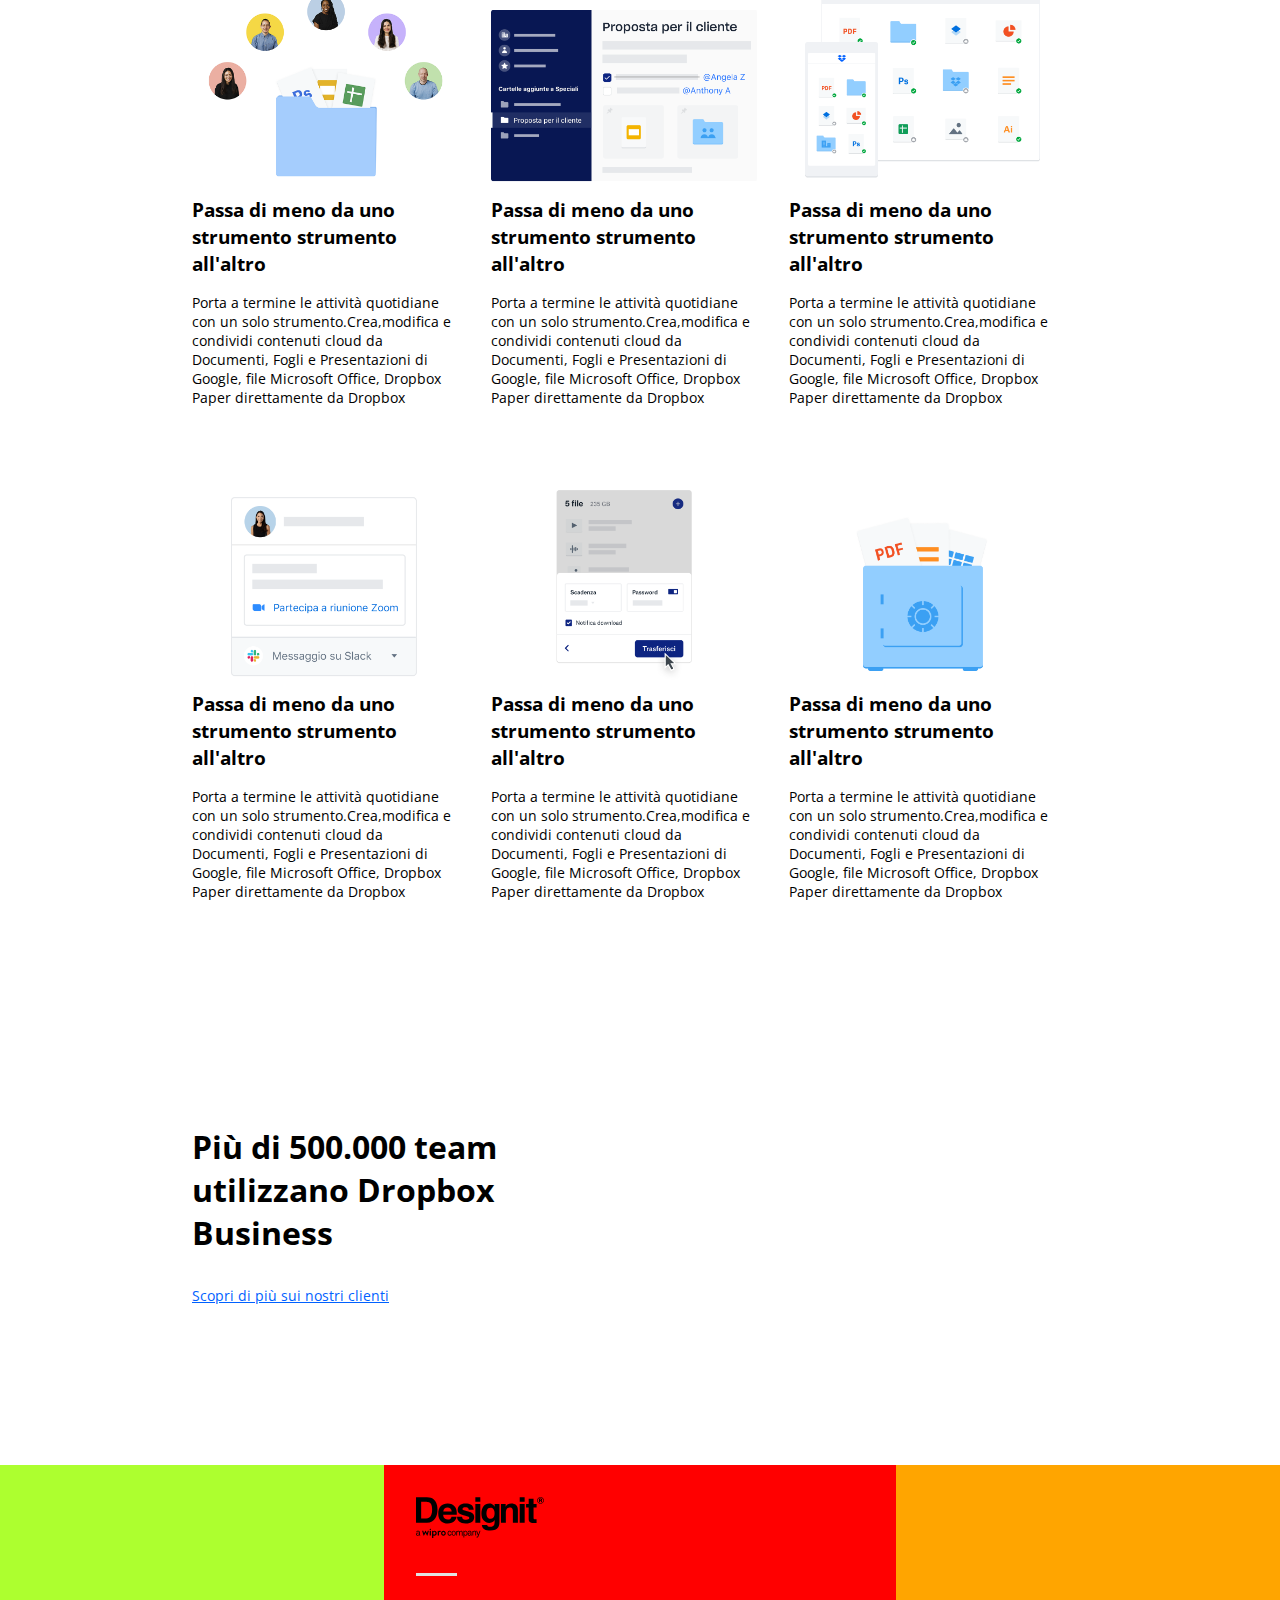
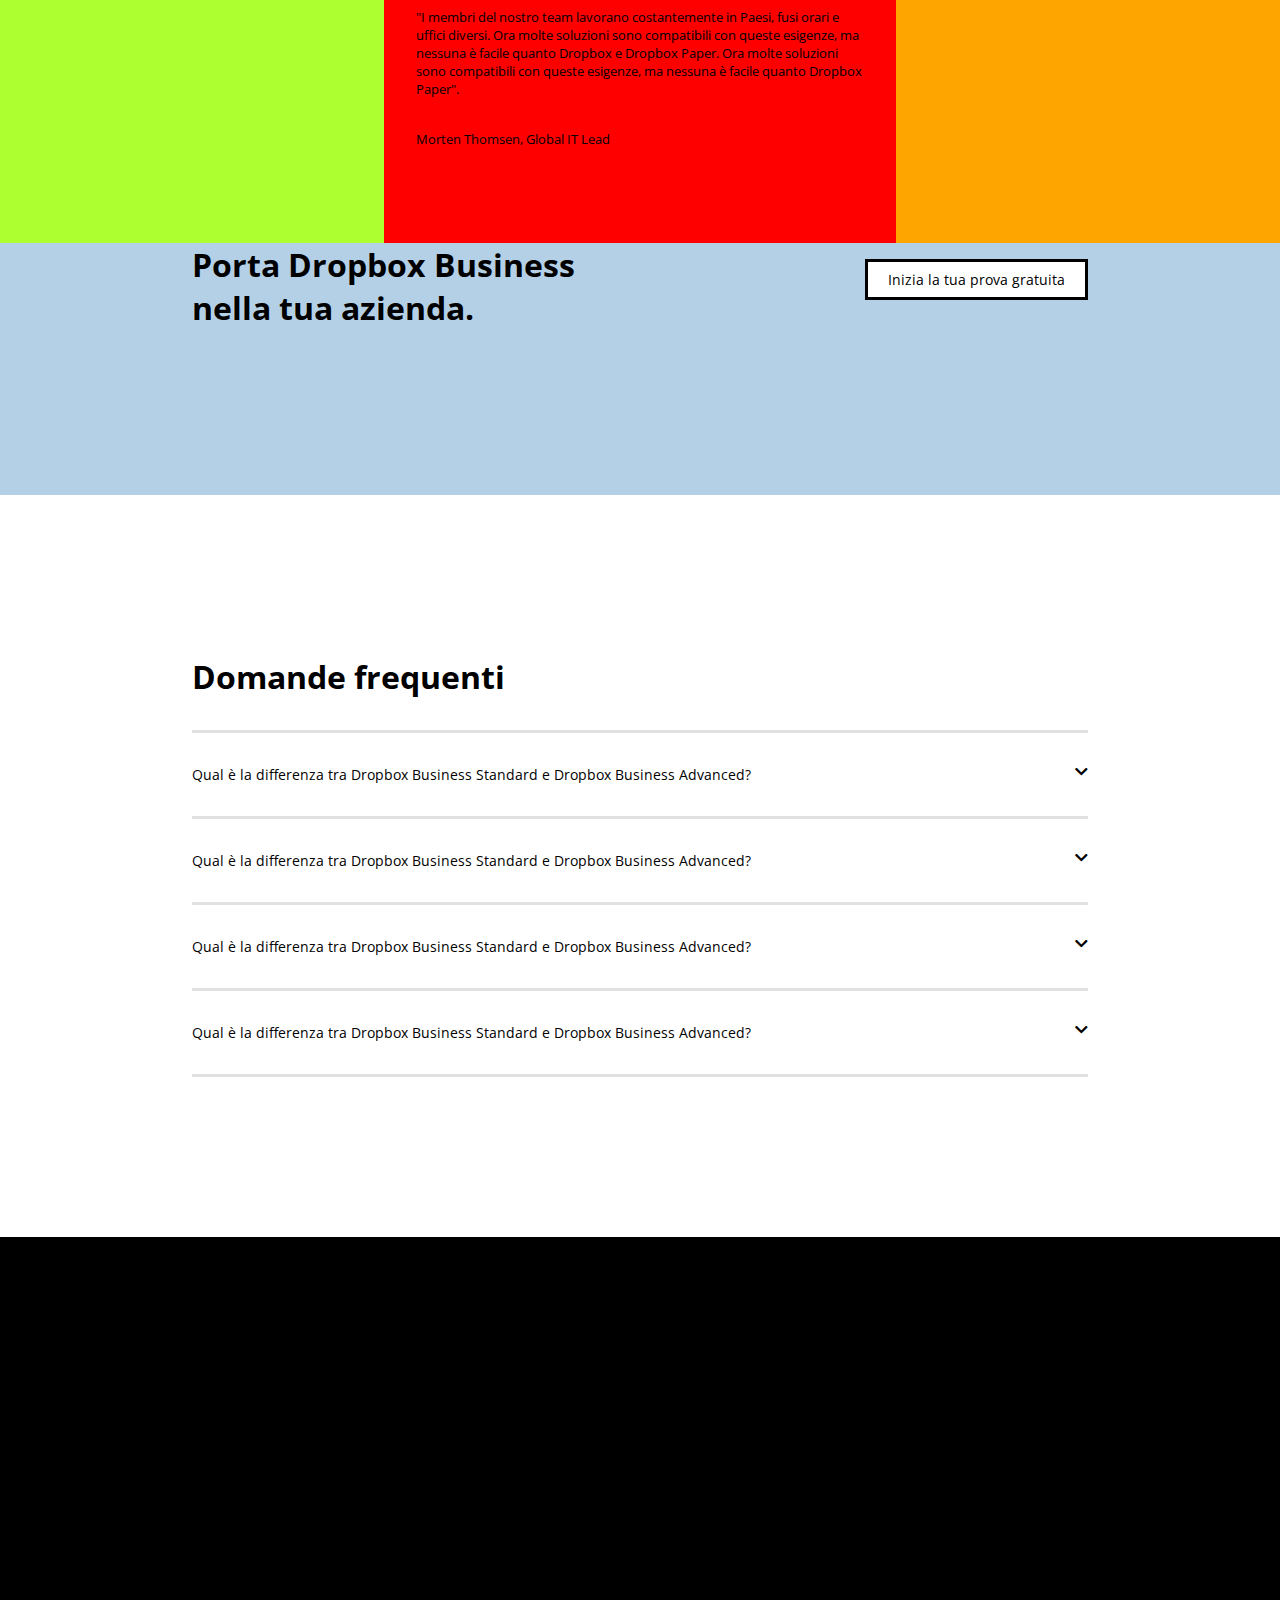
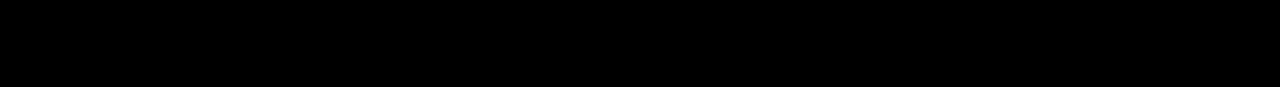
==== commit e63bcf7b: "end section quest" ====
--- a/index.html
+++ b/index.html
@@ -124,7 +124,6 @@
             <div><i class="fas fa-check"></i>Assistenza prioritaria via email e chat</div>
           </div>
         </div>
-
         <div class="row-large float-lx">
           <div class="row-header">
             <i class="far fa-building"></i>Team
@@ -181,6 +180,7 @@
           <p>Porta a termine le attivit&agrave; quotidiane con un solo strumento.Crea,modifica e condividi contenuti cloud da Documenti, Fogli e Presentazioni di Google, file Microsoft Office, Dropbox Paper direttamente da Dropbox </p>
         </div>
       </section>
+      <!-- start team  -->
       <section class="team">
         <div class="container">
           <h2>Pi&ugrave; di 500.000 team utilizzano Dropbox Business</h2>
@@ -188,22 +188,47 @@
         </div>
         <div class="background-blue">
           <div class="svg clearfix">
-            <div class="svg-lx float-lx">
-
+            <div class="svg-lx float-lx"></div>
+            <div class="svg-center float-lx">
+              <div class="logo-svg">
+                <img src="img/designit.svg" alt="logo designit">
+              </div>
+              <div class="small-underline"></div>
+              <p>"I membri del nostro team lavorano costantemente in Paesi, fusi orari e uffici diversi. Ora molte soluzioni sono compatibili con queste esigenze, ma nessuna &egrave; facile quanto Dropbox e Dropbox Paper. Ora molte soluzioni sono compatibili con queste esigenze, ma nessuna &egrave; facile quanto Dropbox Paper".</p>
+              <p>Morten Thomsen, Global IT Lead</p>
             </div>
-            <div class="svg-rx float-rx">
-
+            <div class="svg-rx float-rx"></div>
+            <div class="svg-text clearfix">
+              <h2 class="float-lx">Porta Dropbox Business nella tua azienda.</h2>
+              <a href="#" class="btn btn-white float-rx" >Inizia la tua prova gratuita</a>
             </div>
           </div>
-          <div class="svg-text clearfix">
-            <h2 class="float-lx">Porta Dropbox Business nella tua azienda.</h2>
-            <a href="#" class="btn btn-white float-rx" >Inizia la tua prova gratuita</a>
-          </div>
-
         </div>
 
       </section>
-      
+      <!-- end team -->
+      <!-- start questions -->
+      <section class="container">
+        <h2>Domande frequenti</h2>
+        <div class="question">
+          <div class="question-row clearfix">
+            <p class="float-lx">Qual &egrave; la differenza tra Dropbox Business Standard e Dropbox Business Advanced?</p>
+            <i class="fas fa-chevron-down float-rx"></i>
+          </div>
+          <div class="question-row clearfix">
+            <p class="float-lx">Qual &egrave; la differenza tra Dropbox Business Standard e Dropbox Business Advanced?</p>
+            <i class="fas fa-chevron-down float-rx"></i>
+          </div>
+          <div class="question-row clearfix">
+            <p class="float-lx">Qual &egrave; la differenza tra Dropbox Business Standard e Dropbox Business Advanced?</p>
+            <i class="fas fa-chevron-down float-rx"></i>
+          </div>
+          <div class="question-row clearfix">
+            <p class="float-lx">Qual &egrave; la differenza tra Dropbox Business Standard e Dropbox Business Advanced?</p>
+            <i class="fas fa-chevron-down float-rx"></i>
+          </div>
+        </div>
+      </section>  
     </main>
     <footer>
 
--- a/css/style.css
+++ b/css/style.css
@@ -218,6 +218,27 @@
   height: 100%;
   width: 30%;
 }
+.svg-center{
+  width: 40%;
+  height: 100%;
+}
+.small-underline{
+  border-bottom: solid#e2e2e3;
+  width: 8%;
+  margin: 0 0 2rem 2rem;
+}
+.logo-svg{
+  height: 20%;
+  width: 25%;
+  margin: 2rem 2rem 0;
+}
+.logo-svg img{
+  width: 100%;
+}
+.svg p{
+  font-size: .8rem;
+  padding: 0 2rem 2rem;
+}
 .svg-text{
   width: 70%;
   margin:0 auto;
@@ -227,6 +248,16 @@
 .svg-text h2{
   width: 50%;
 }
+/* start questions */
+.question-row{
+  border-top: solid #e1e1e2;
+  padding:2rem 0;
+  width: 100%;
+}
+.question 	div:last-child{
+  border-bottom: solid #e1e1e2;;
+}
 footer{
   background-color: #000000;
-}
+  height: 50vh;
+}
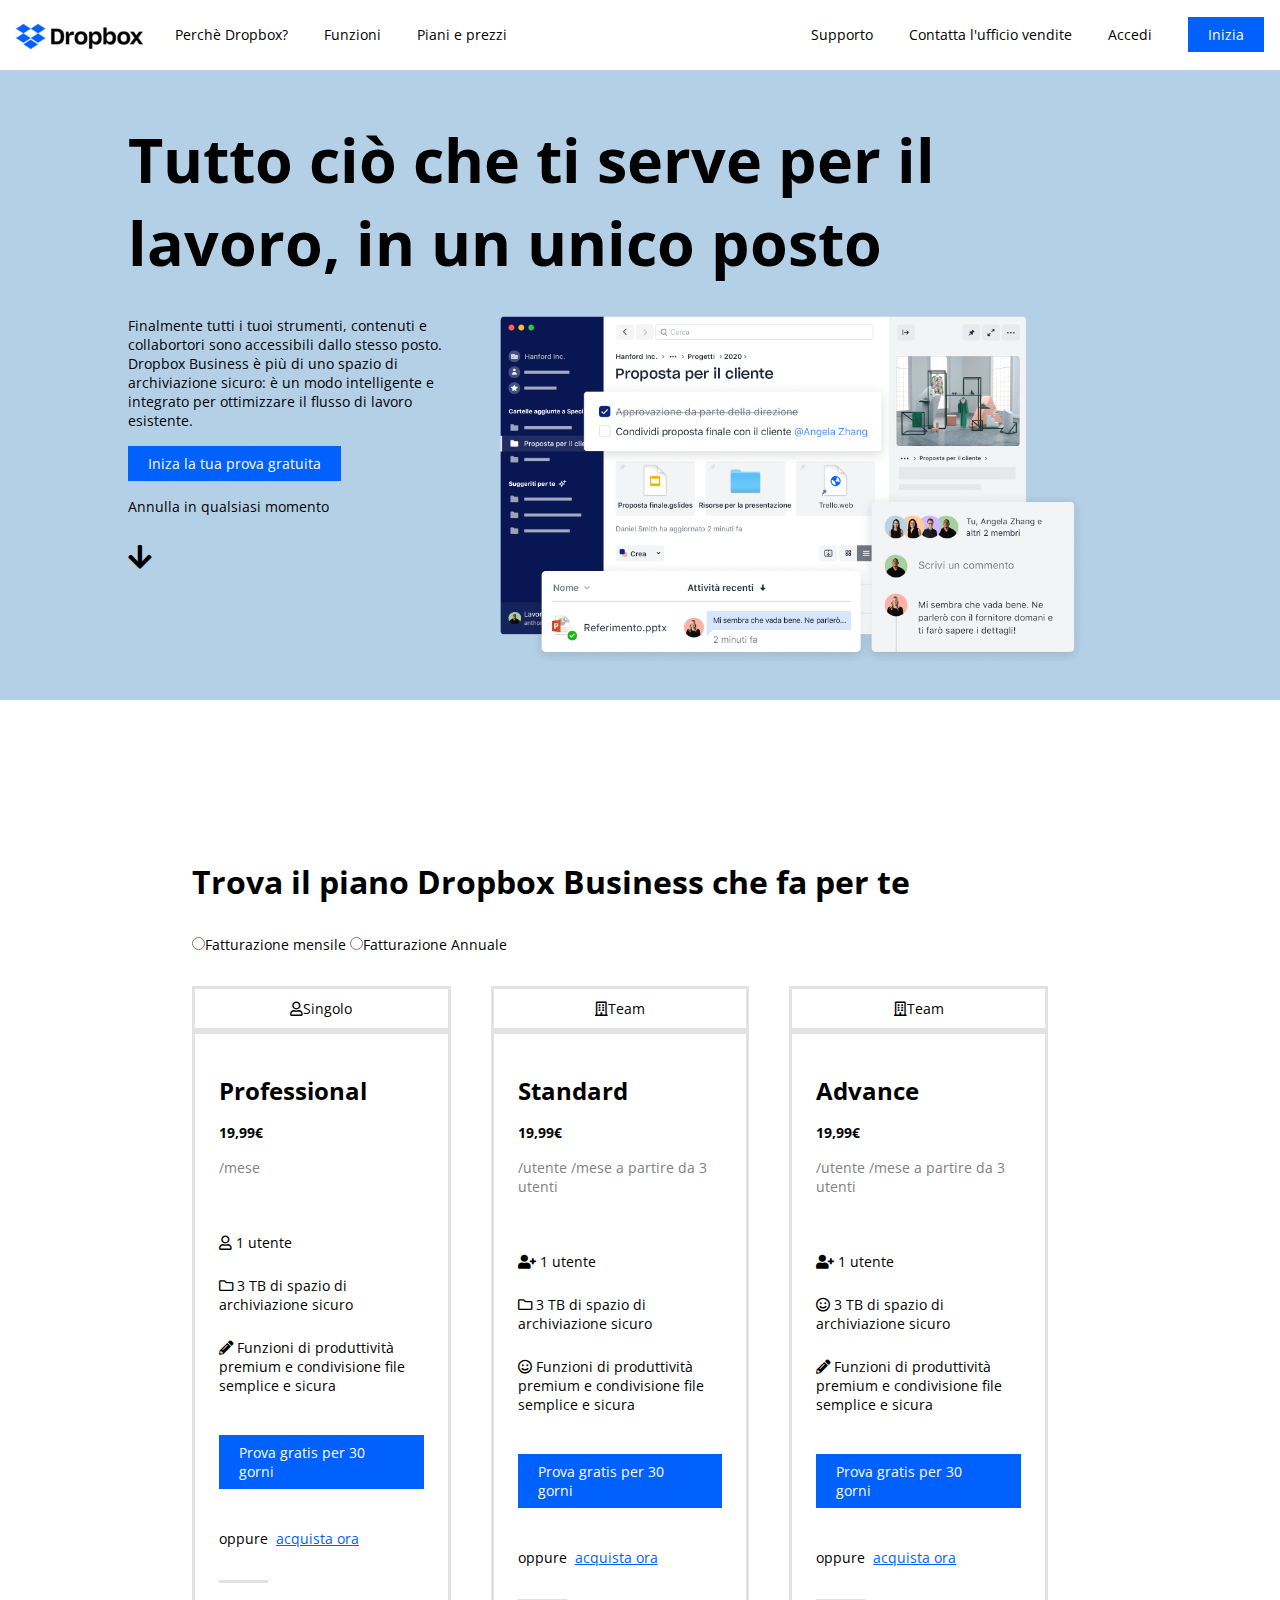
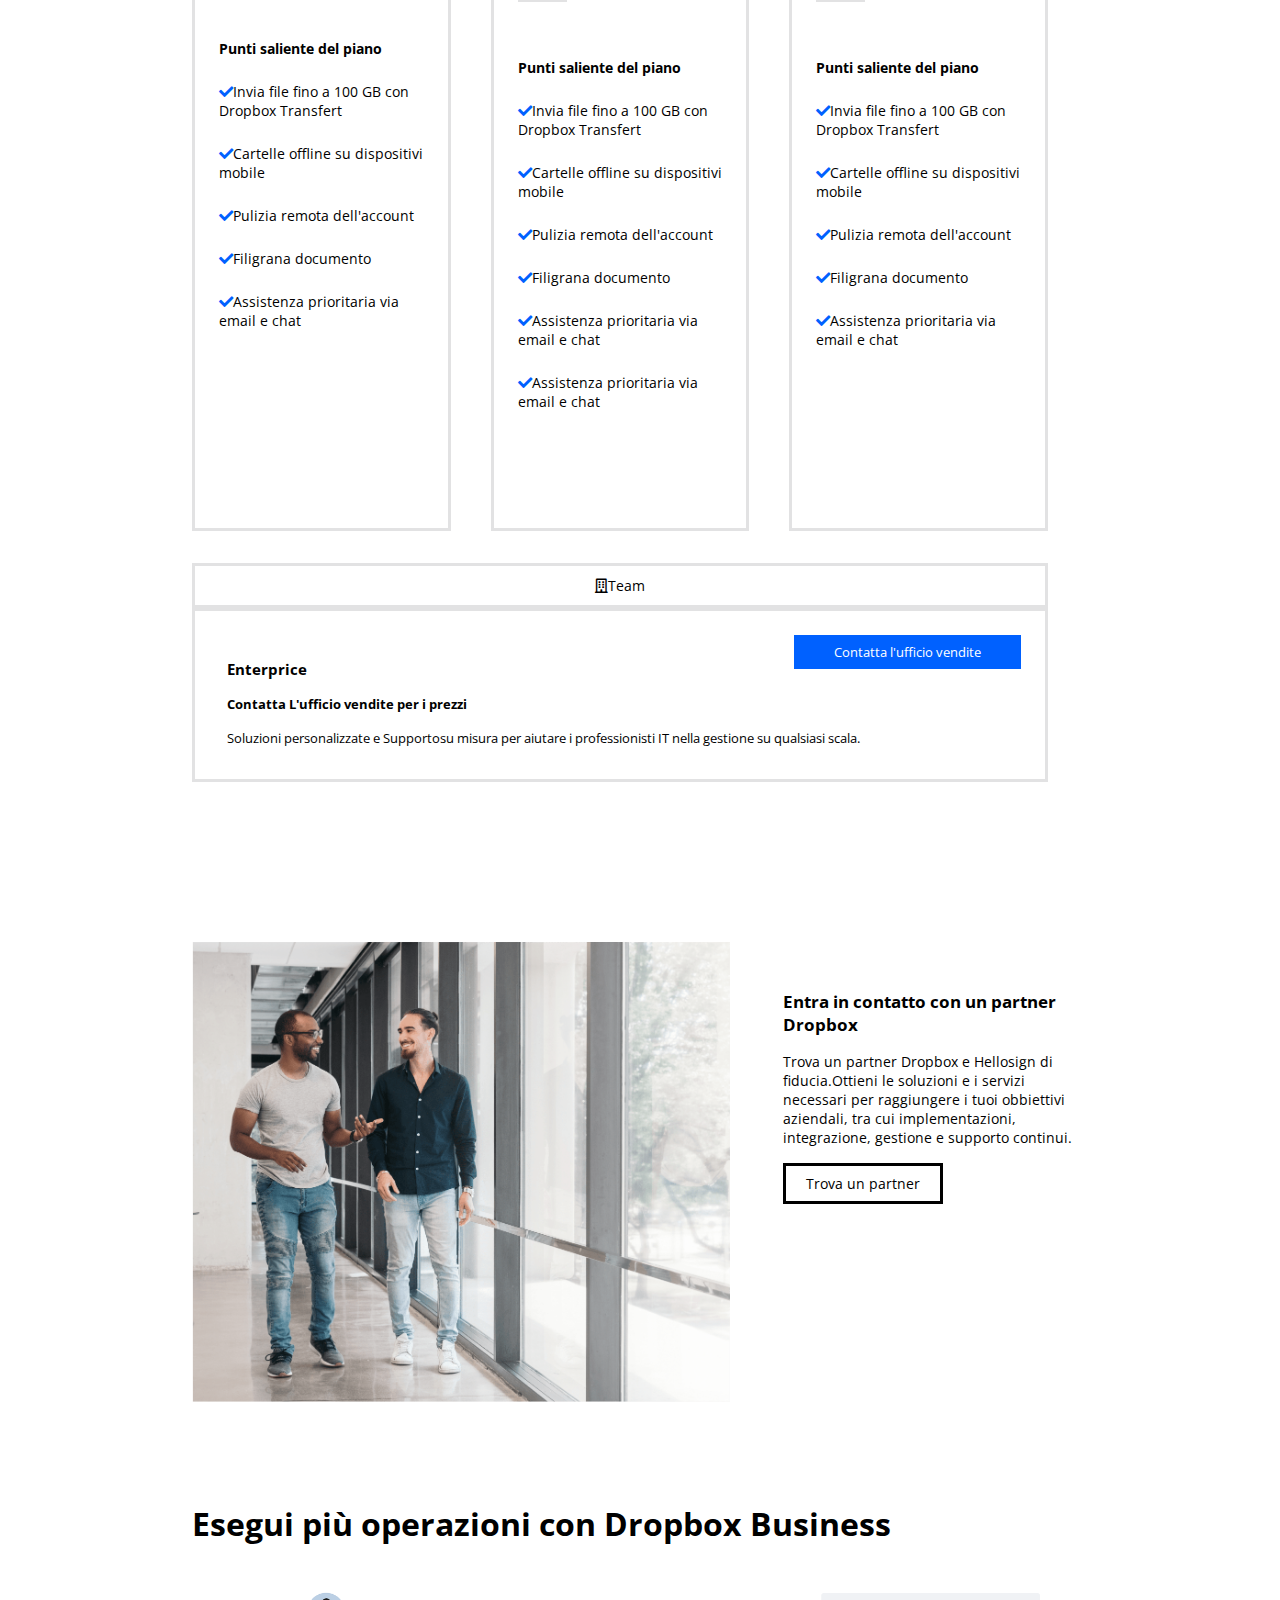
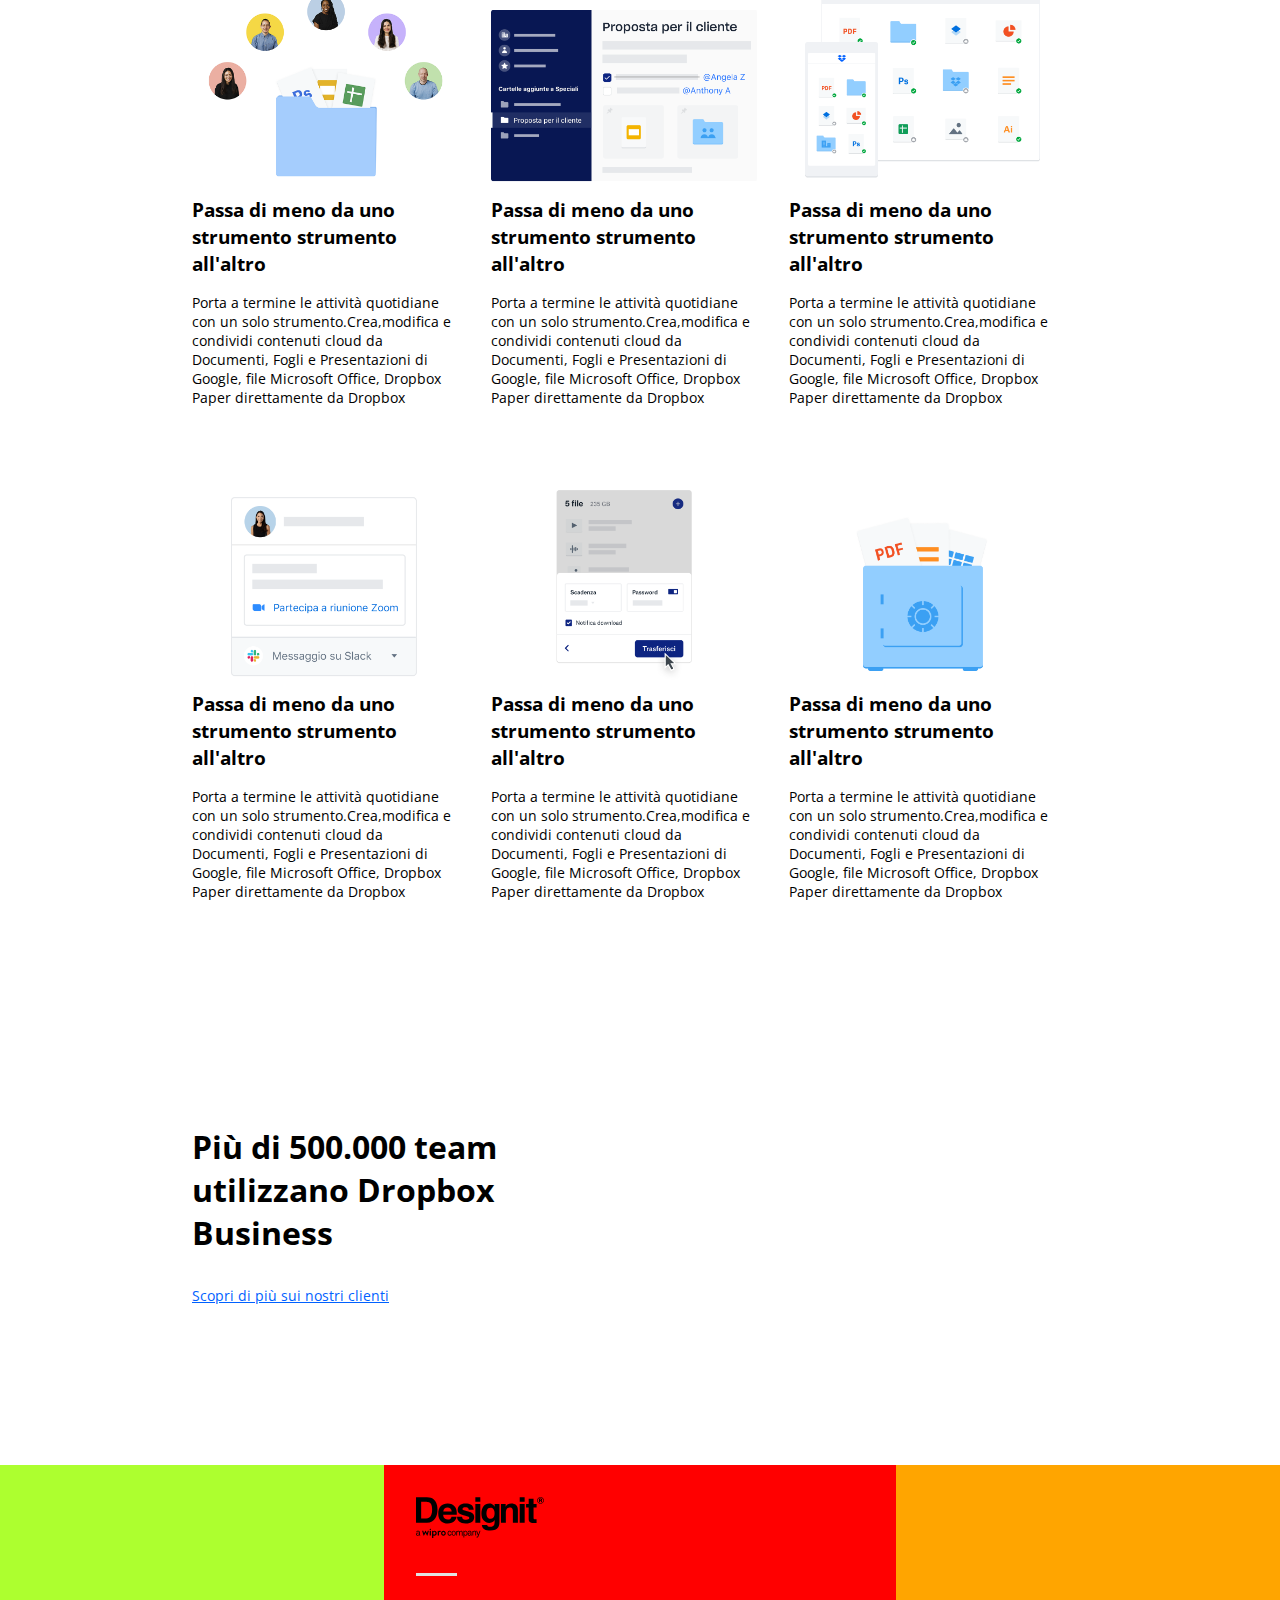
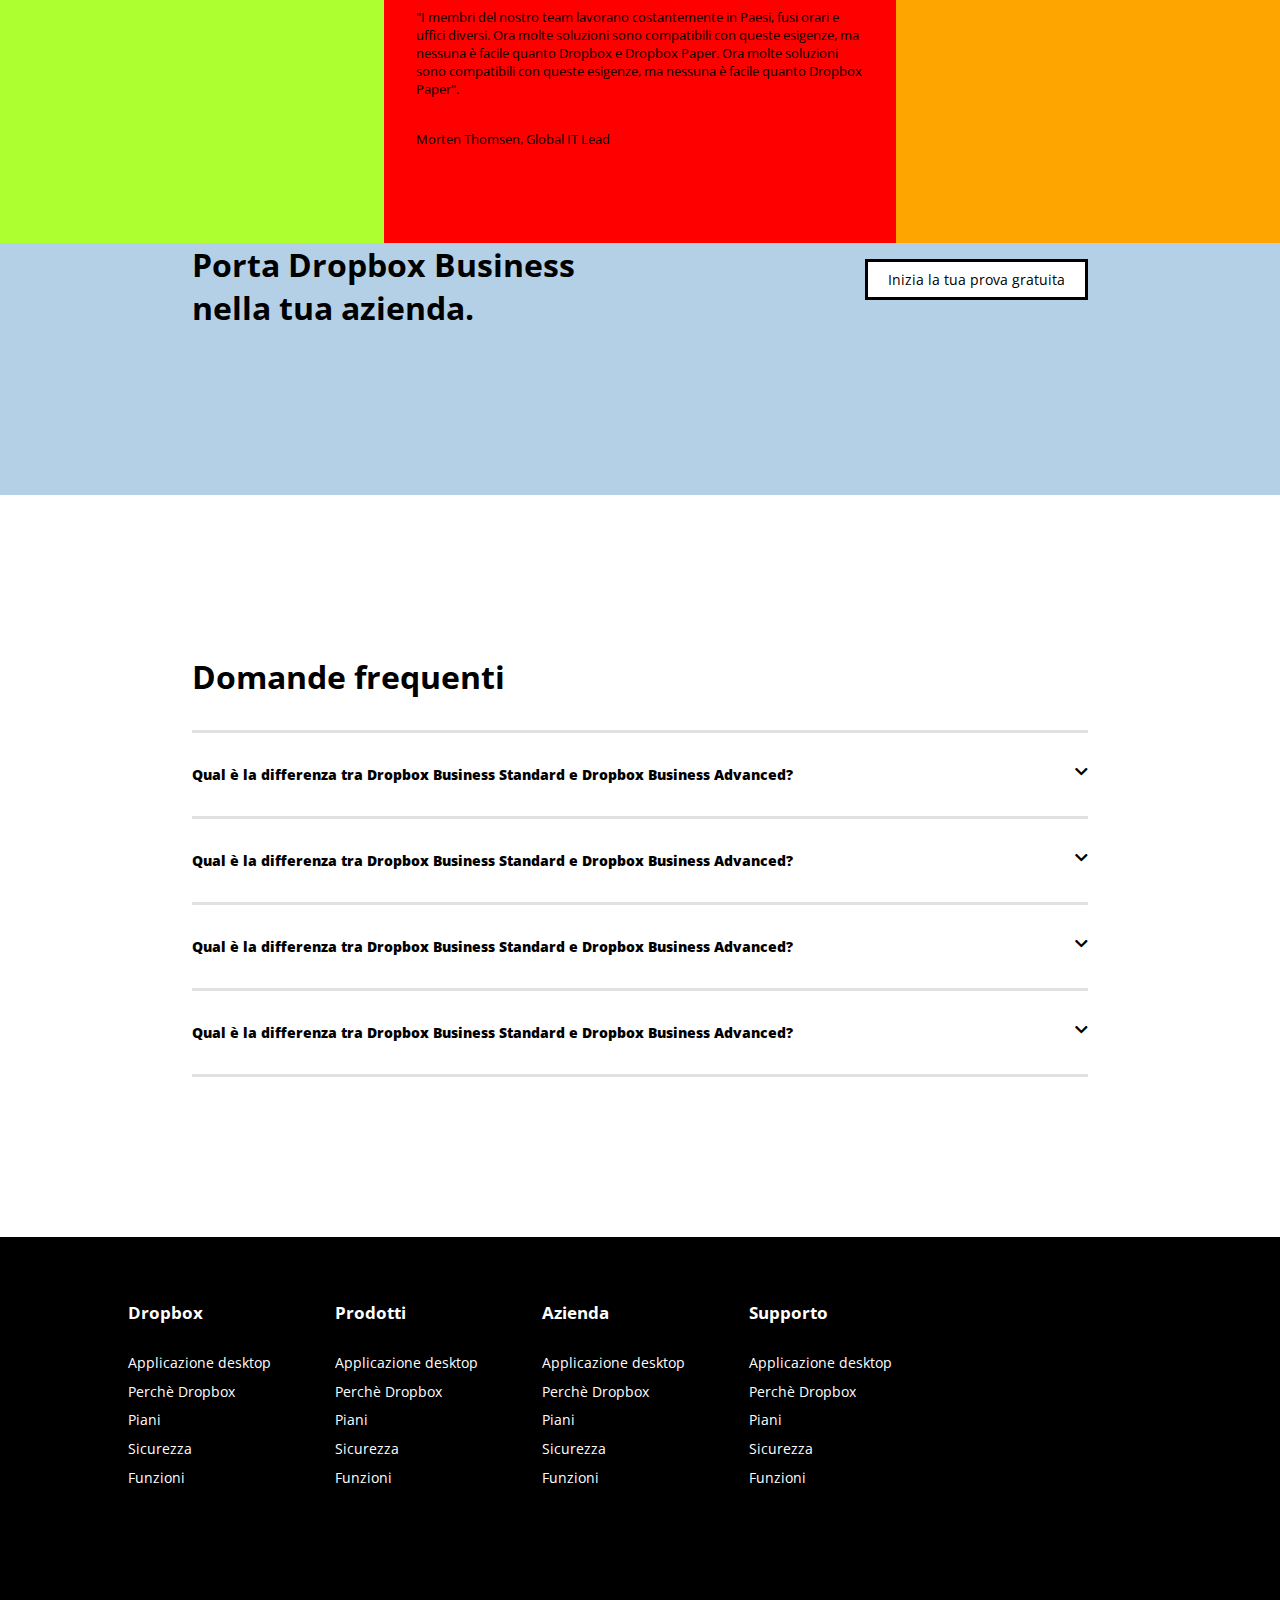
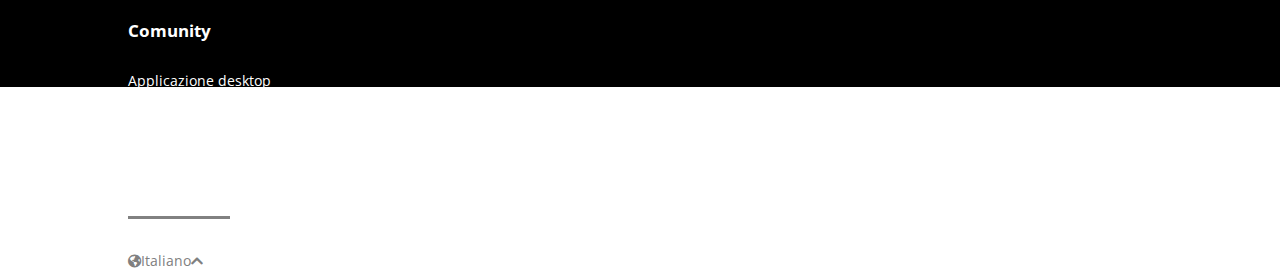
==== commit 0546d22e: "finished the footer. to add the svg" ====
--- a/index.html
+++ b/index.html
@@ -204,7 +204,6 @@
             </div>
           </div>
         </div>
-
       </section>
       <!-- end team -->
       <!-- start questions -->
@@ -231,7 +230,63 @@
       </section>  
     </main>
     <footer>
-
+      <section id="footer-container">
+        <div class="clearfix">
+          <div class="footer-row float-lx">
+            <h3>Dropbox</h3>
+            <ul>
+              <li>Applicazione desktop</li>
+              <li>Perch&egrave; Dropbox</li>
+              <li>Piani</li>
+              <li>Sicurezza</li>
+              <li>Funzioni</li>
+            </ul>
+          </div>
+          <div class="footer-row float-lx">
+            <h3>Prodotti</h3>
+            <ul>
+              <li>Applicazione desktop</li>
+              <li>Perch&egrave; Dropbox</li>
+              <li>Piani</li>
+              <li>Sicurezza</li>
+              <li>Funzioni</li>
+            </ul>
+          </div>
+          <div class="footer-row float-lx">
+            <h3>Azienda</h3>
+            <ul>
+              <li>Applicazione desktop</li>
+              <li>Perch&egrave; Dropbox</li>
+              <li>Piani</li>
+              <li>Sicurezza</li>
+              <li>Funzioni</li>
+            </ul>
+          </div>
+          <div class="footer-row float-lx">
+            <h3>Supporto</h3>
+            <ul>
+              <li>Applicazione desktop</li>
+              <li>Perch&egrave; Dropbox</li>
+              <li>Piani</li>
+              <li>Sicurezza</li>
+              <li>Funzioni</li>
+            </ul>
+          </div>
+          <div class="footer-row float-lx">
+            <h3>Comunity</h3>
+            <ul>
+              <li>Applicazione desktop</li>
+              <li>Perch&egrave; Dropbox</li>
+              <li>Piani</li>
+            </ul>
+          </div>
+        </div>
+        <div class="language">
+          <span class="gray">
+            <p><i class="fas fa-globe-americas"></i>Italiano<i class="fas fa-chevron-up"></i></p>
+          </span>
+        </div>
+      </section>
     </footer>
   </body>
 </html>--- a/css/style.css
+++ b/css/style.css
@@ -37,12 +37,12 @@
   vertical-align: middle;
   margin: 0 1rem;
 }
-ul li{
+header ul li{
   display: inline-block;
   margin: 0 1rem;
   list-style:none;
 }
-li a{
+header li a{
   text-decoration: none;
   color: black;
 }
@@ -69,16 +69,16 @@
 }
 .background-blue{
   background-color: #b4d0e7;
+  width: 100%;
   height: 70vh;
 }
 a{
   color: #0061ff;
 }
 /* jumbotron */
-.jumbotron{
+.jumbotron,#footer-container{
   width: 80%;
   min-width: 750px;
-  max-width: 1180px;
   margin: 0 auto;
 }
 .box-medium,.jumbotron-img{
@@ -156,7 +156,7 @@
 i.fa-check{
   color: #0061ff;
 }
-.row-main .gray{
+.gray{
   color: gray;
   font-size: .85rem;
 }
@@ -221,6 +221,7 @@
 .svg-center{
   width: 40%;
   height: 100%;
+  overflow: auto;
 }
 .small-underline{
   border-bottom: solid#e2e2e3;
@@ -253,11 +254,31 @@
   border-top: solid #e1e1e2;
   padding:2rem 0;
   width: 100%;
+  font-weight: 800;
 }
 .question 	div:last-child{
-  border-bottom: solid #e1e1e2;;
-}
+  border-bottom: solid #e1e1e2;
+}
+/* end questions */
 footer{
   background-color: #000000;
   height: 50vh;
-}
+  width: 100%;
+  min-width: 750px;
+  color: white;
+}
+.footer-row{
+  padding: 4rem 4rem 4rem 0;
+}
+.footer-row h3{
+  padding-bottom: 1.5rem;
+}
+.footer-row li{
+  list-style: none;
+  padding: 0.3rem 0;
+}
+.language{
+  border-top: solid #818181;
+  width: 10%;
+  padding-top: 2rem;
+}
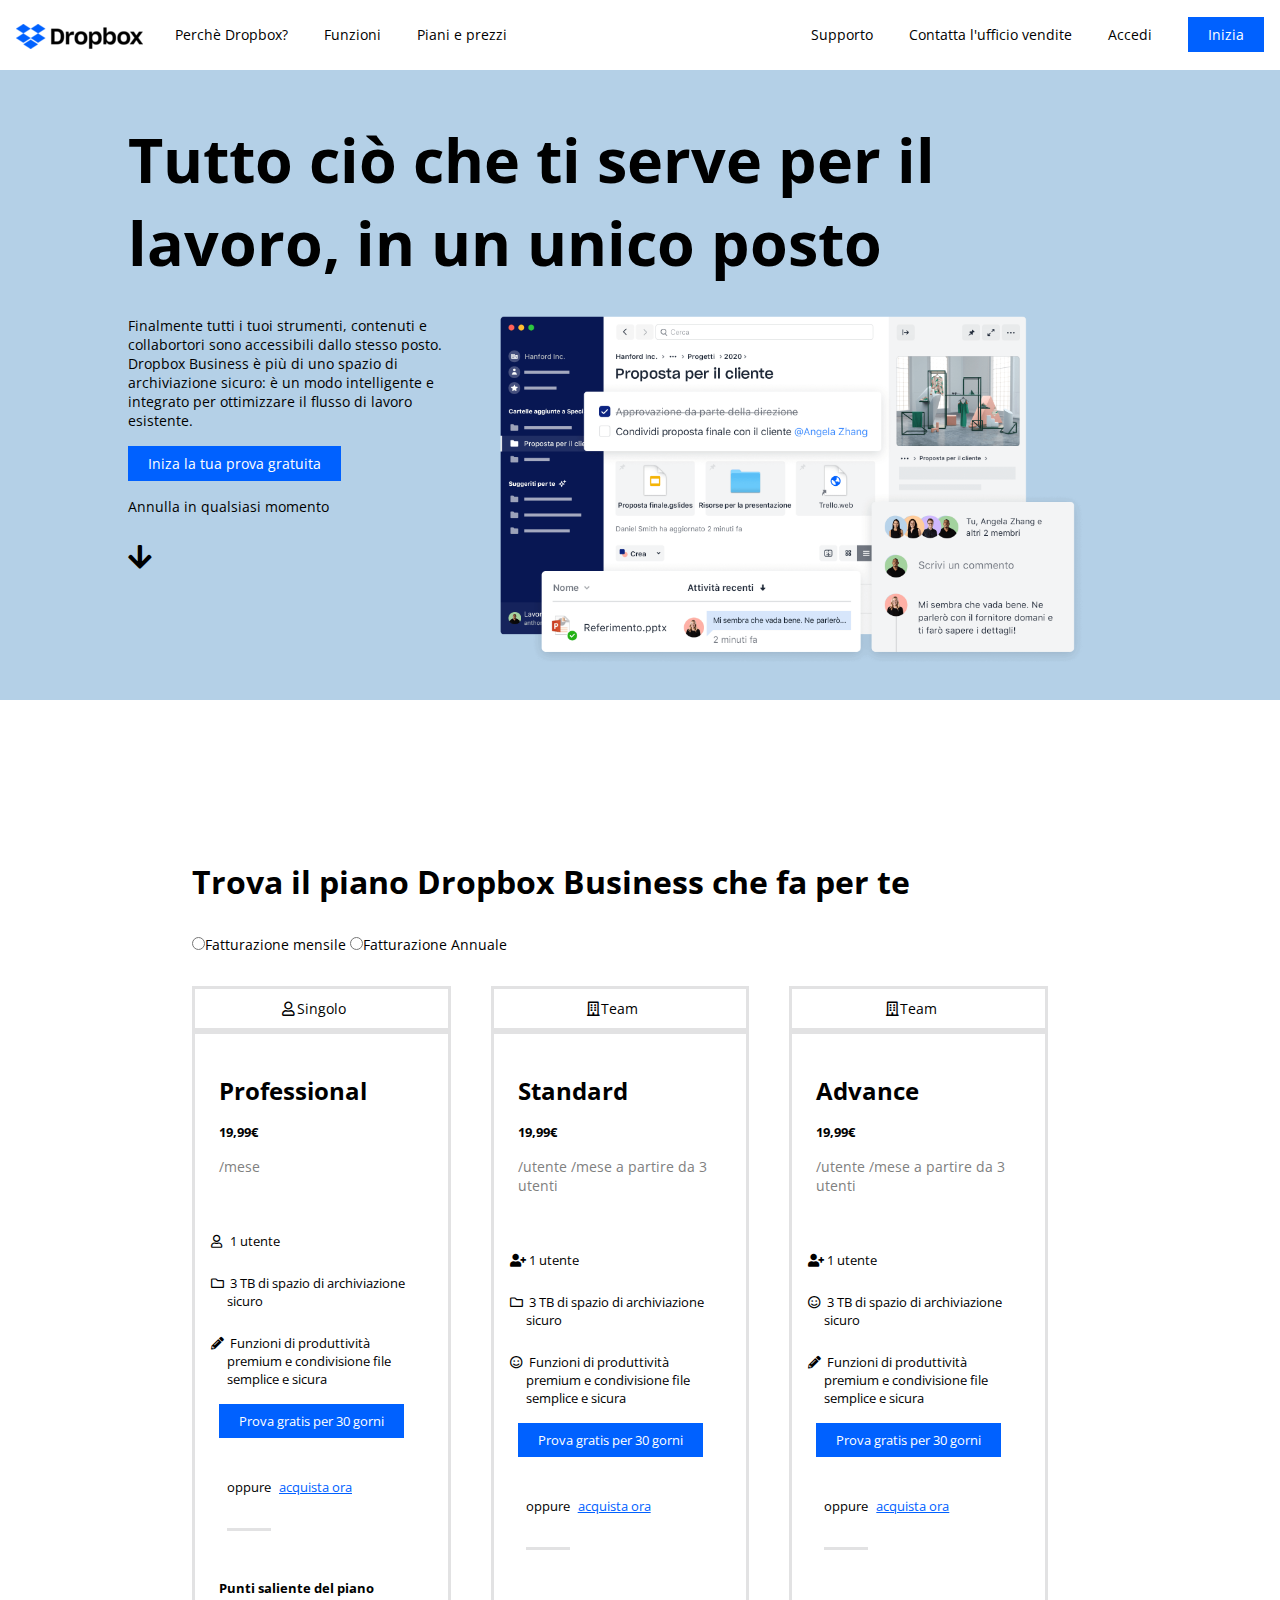
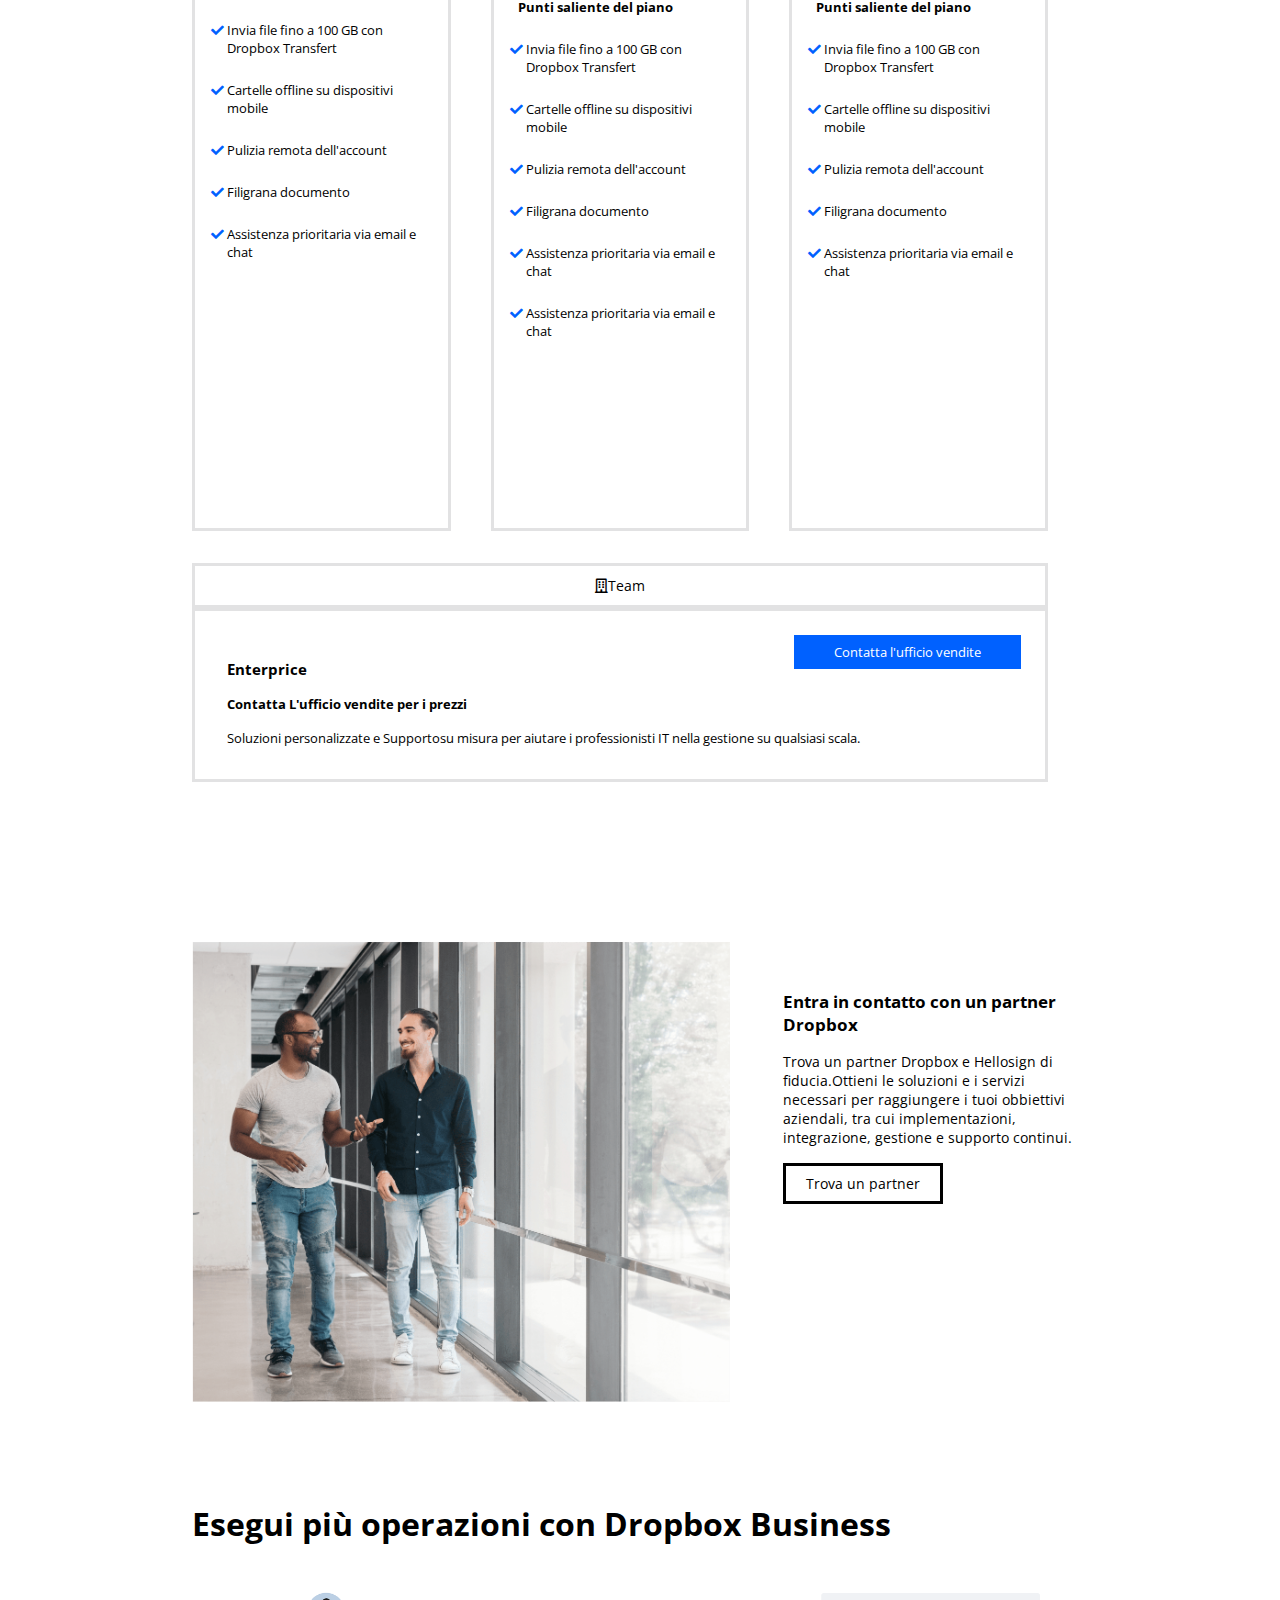
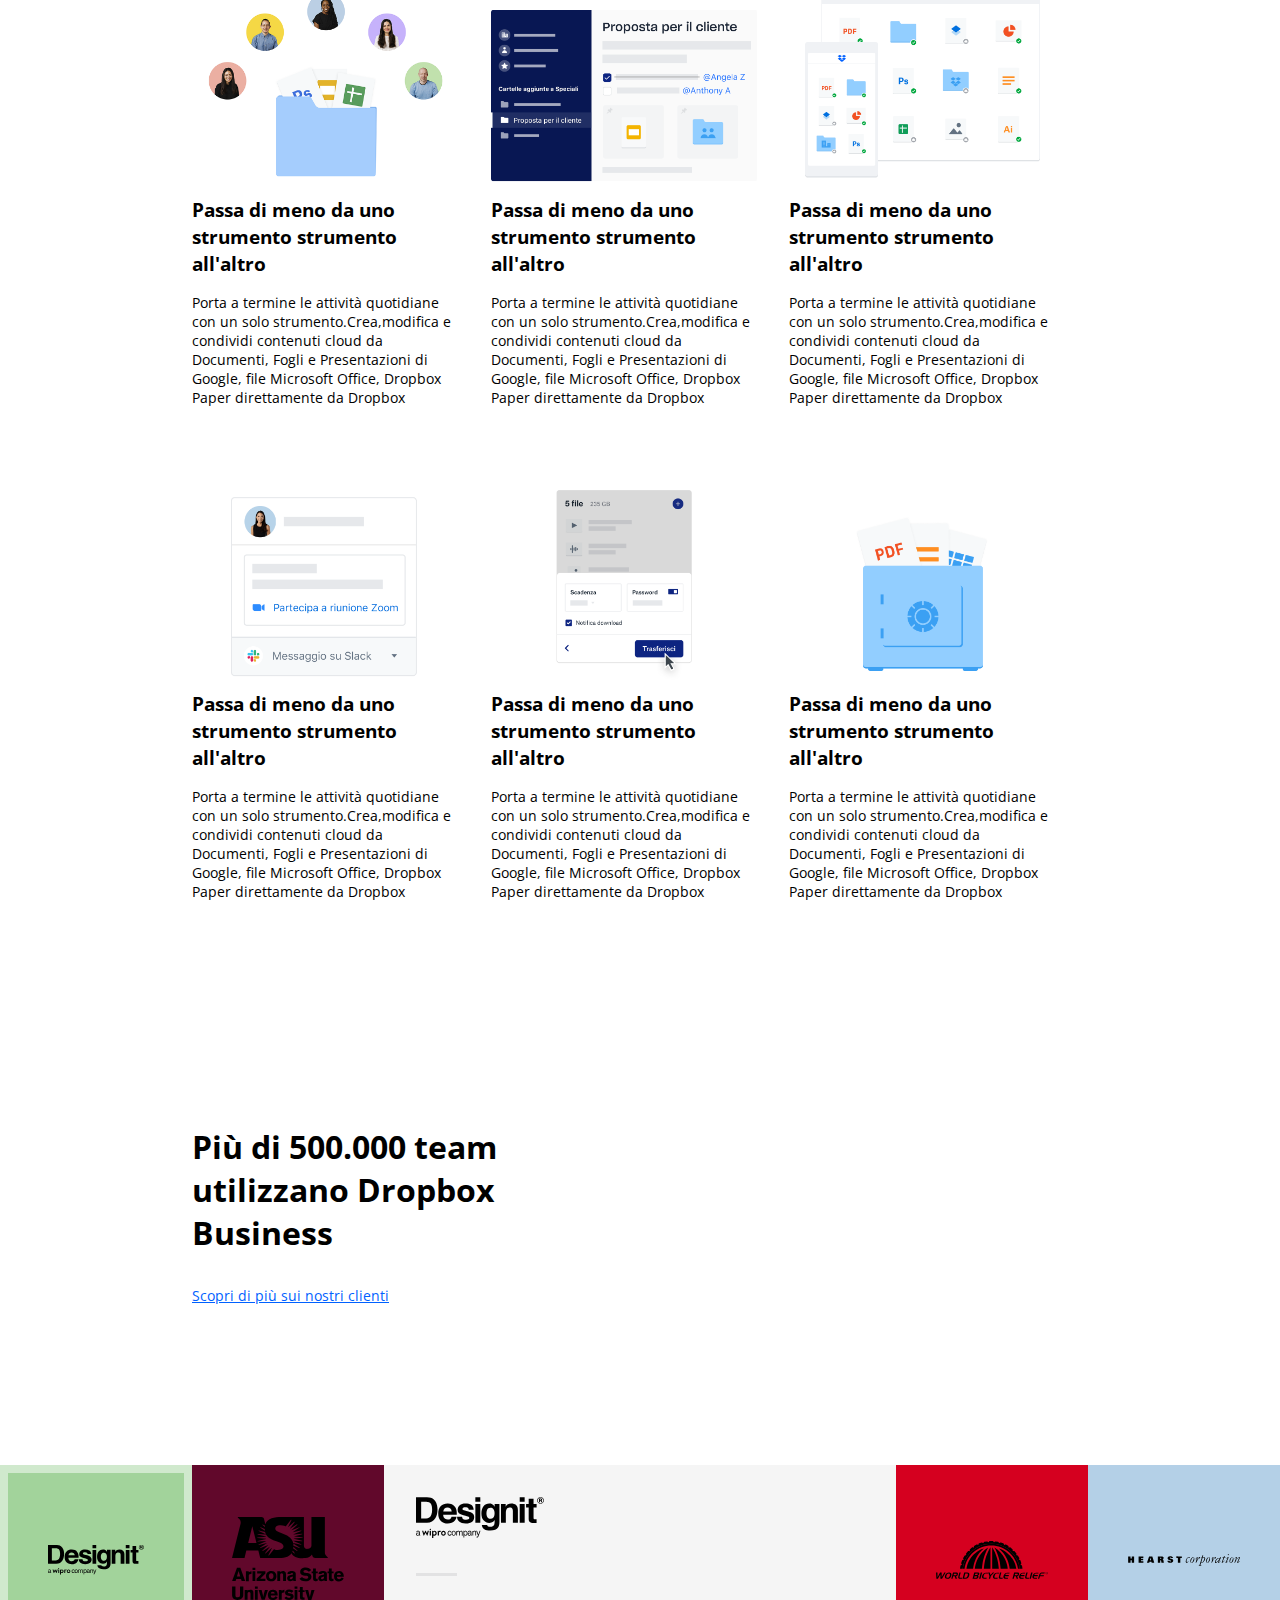
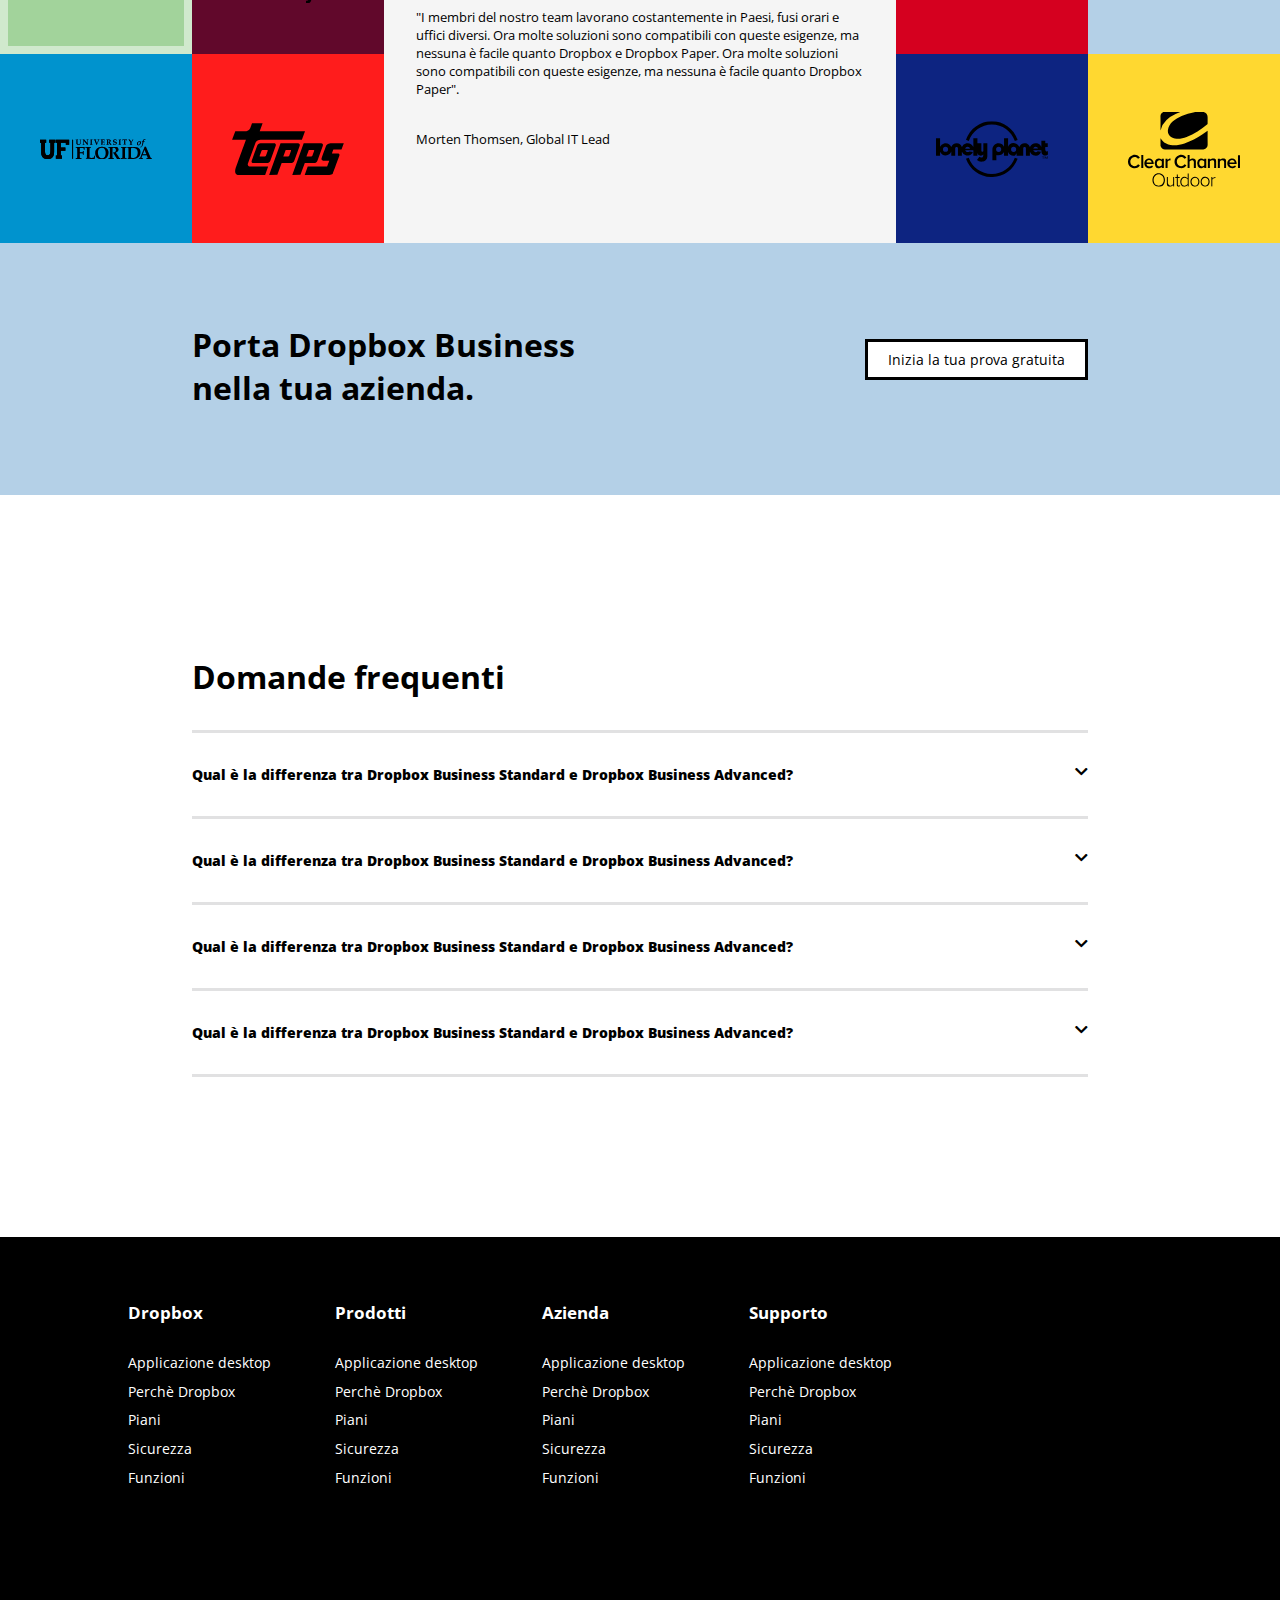
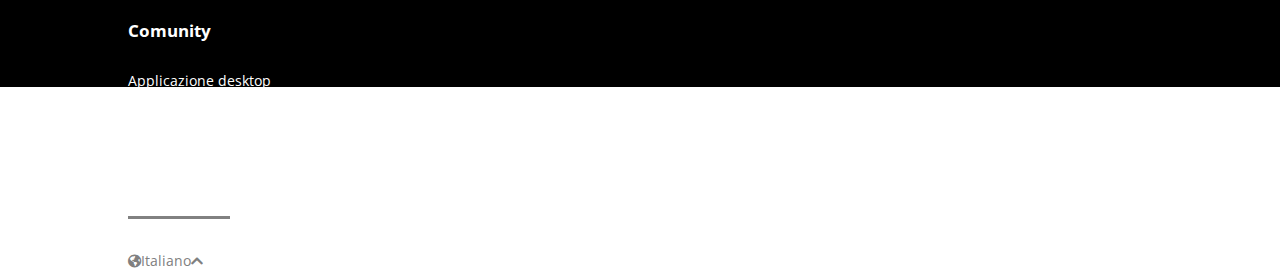
==== commit 36154f8d: "added svg" ====
--- a/index.html
+++ b/index.html
@@ -188,7 +188,20 @@
         </div>
         <div class="background-blue">
           <div class="svg clearfix">
-            <div class="svg-lx float-lx"></div>
+            <div class="svg-side float-lx">
+              <div class="square float-lx green">
+                  <img src="img/designit.svg" class="img-svg relative" alt="logo designit">
+              </div>
+              <div class="square float-lx bordeaux">
+                <img src="img/arizona_state_university.svg" class="img-svg relative" alt="logo designit">
+              </div>
+              <div class="square float-lx light-blue">
+                <img src="img/university_of_florida.svg" class="img-svg relative" alt="logo designit">
+              </div>
+              <div class="square float-lx red">
+                <img src="img/topps.svg" class="img-svg relative" alt="logo designit">
+              </div>
+            </div>
             <div class="svg-center float-lx">
               <div class="logo-svg">
                 <img src="img/designit.svg" alt="logo designit">
@@ -197,12 +210,26 @@
               <p>"I membri del nostro team lavorano costantemente in Paesi, fusi orari e uffici diversi. Ora molte soluzioni sono compatibili con queste esigenze, ma nessuna &egrave; facile quanto Dropbox e Dropbox Paper. Ora molte soluzioni sono compatibili con queste esigenze, ma nessuna &egrave; facile quanto Dropbox Paper".</p>
               <p>Morten Thomsen, Global IT Lead</p>
             </div>
-            <div class="svg-rx float-rx"></div>
-            <div class="svg-text clearfix">
+            <div class="svg-side float-rx">
+              <div class="square float-lx dark-red">
+                <img src="img/world_bicycle_relief.svg" class="img-svg relative" alt="logo designit">
+              </div>
+              <div class="square float-lx">
+                <img src="img/hearst_corp.svg" class="img-svg relative" alt="logo designit">
+              </div>
+              <div class="square float-lx blue">
+                <img src="img/lonely_planet.svg" class="img-svg relative" alt="logo designit">
+              </div>
+              <div class="square float-lx yellow">
+                <img src="img/clear_channel.svg" class="img-svg relative" alt="logo designit">
+              </div>
+            </div>
+          </div>
+          <div class="svg-text clearfix">
               <h2 class="float-lx">Porta Dropbox Business nella tua azienda.</h2>
               <a href="#" class="btn btn-white float-rx" >Inizia la tua prova gratuita</a>
-            </div>
-          </div>
+          </div>
+          
         </div>
       </section>
       <!-- end team -->
--- a/css/style.css
+++ b/css/style.css
@@ -128,11 +128,11 @@
 .row-main{
   border: solid #e2e2e3;
   padding: 1.5rem;
-  font-size: .9rem;
+  font-size: .8rem;
   height: 1100px;
 }
 .row-main div{
-  margin: 1.5rem 0;
+  margin: 1.5rem 0 0 .5rem;
 }
 main h3, main h4{
   margin: 1rem 0;
@@ -152,6 +152,9 @@
   padding-bottom: 2rem;
   border-bottom: solid #e2e2e3;
   margin-right: .5rem;
+}
+.row i{
+  text-indent: -16px;
 }
 i.fa-check{
   color: #0061ff;
@@ -206,23 +209,58 @@
 }
 .svg{
   height: 60%;
-  background-color: red;
-}
-.svg-lx{
-  background-color: greenyellow;
+}
+.svg-side{
   height: 100%;
   width: 30%;
 }
-.svg-rx{
-  background-color: orange;
+.svg-side .square{
+  width: 50%;
+  height: 50%;
+}
+.svg-side img{
+  width: 100%;
+}
+.square span{
   height: 100%;
-  width: 30%;
+}
+.img-svg{
+  top: 50%;
+  left: 50%;
+  transform: translate(-50% , -50%);
+  padding: 2.5rem;
+  fill: white;
 }
 .svg-center{
   width: 40%;
   height: 100%;
   overflow: auto;
-}
+  background-color: #f5f5f5;
+}
+/* color svg */
+.green{
+  background-color: #a2d39b;
+  border: .5rem solid #d0e9cd;
+}
+.bordeaux{
+  background-color: #61082b;
+}
+.light-blue{
+  background-color: #0093ce;
+}
+.red{
+  background-color: #ff1c1c;
+}
+.dark-red{
+  background-color: #d5001f;
+}
+.blue{
+  background-color: #0d2481;
+}
+.yellow{
+  background-color: #ffd830 ;
+}
+/* end color */
 .small-underline{
   border-bottom: solid#e2e2e3;
   width: 8%;
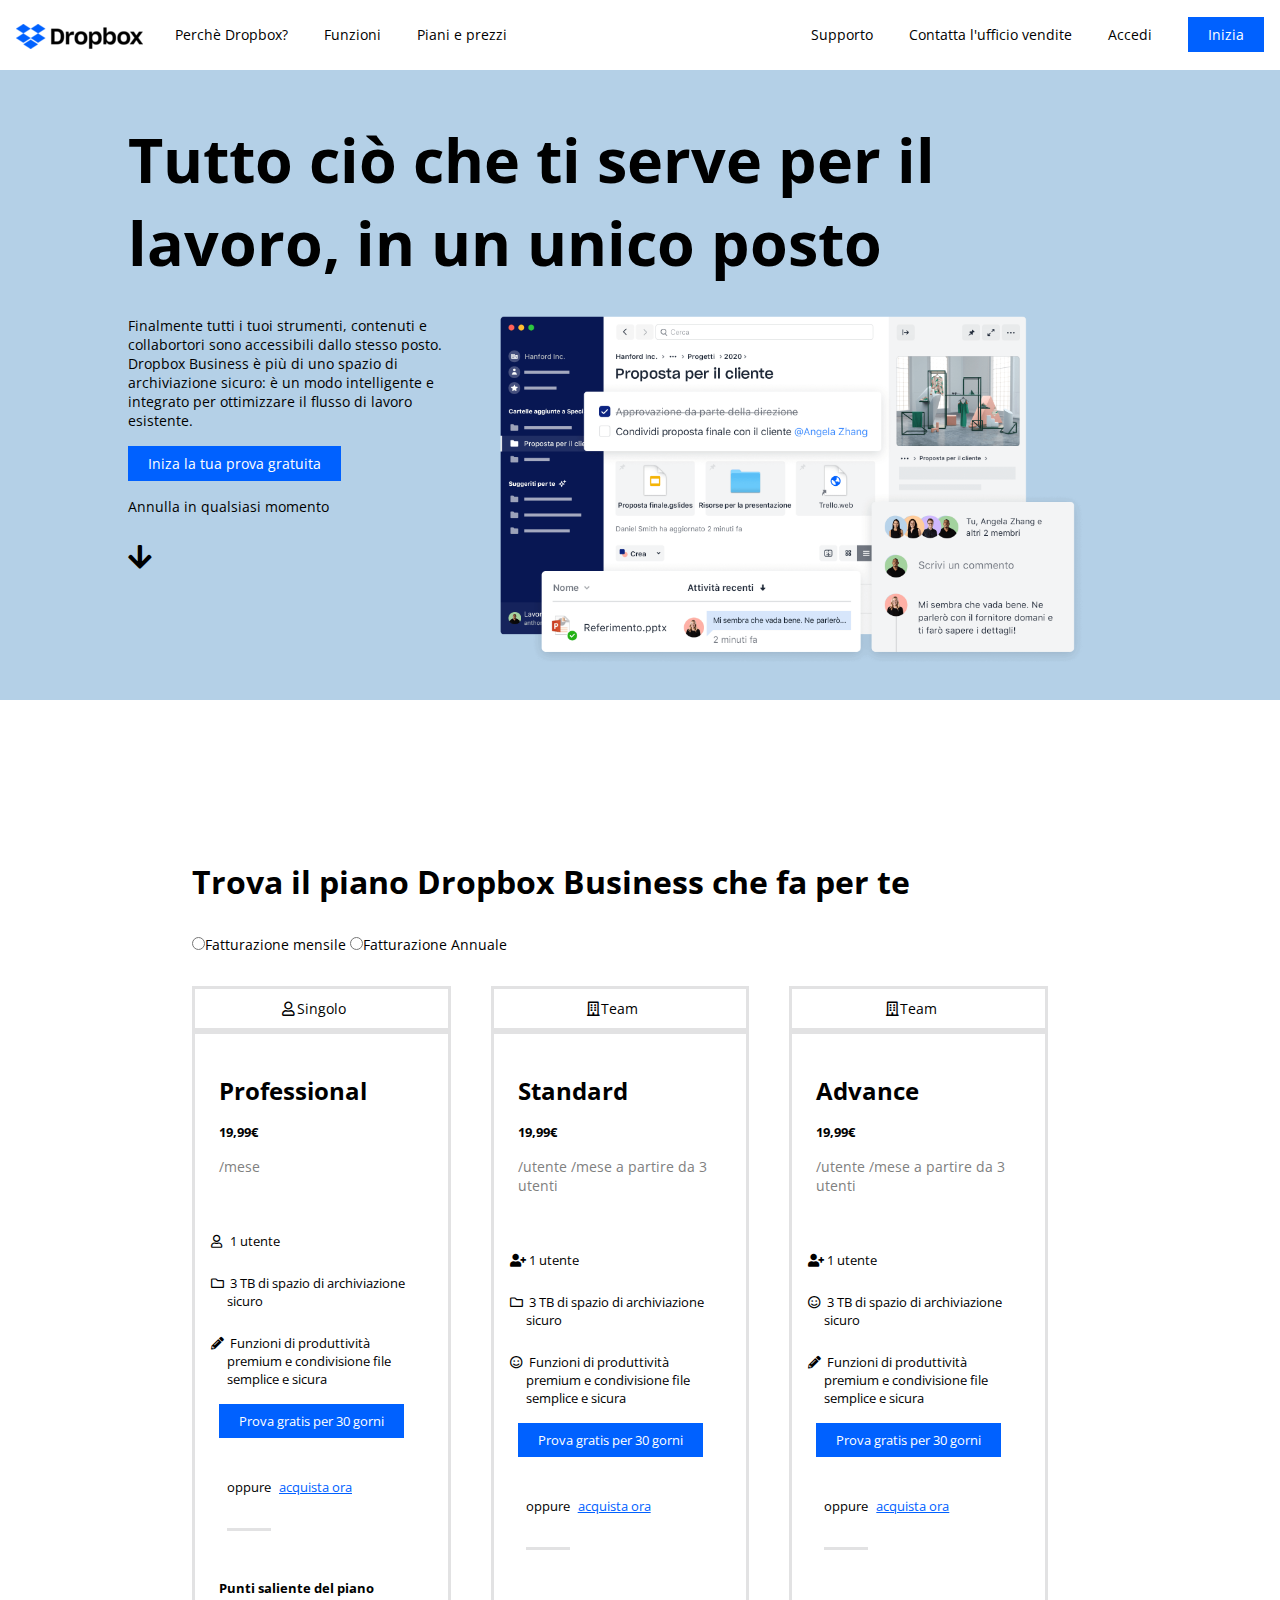
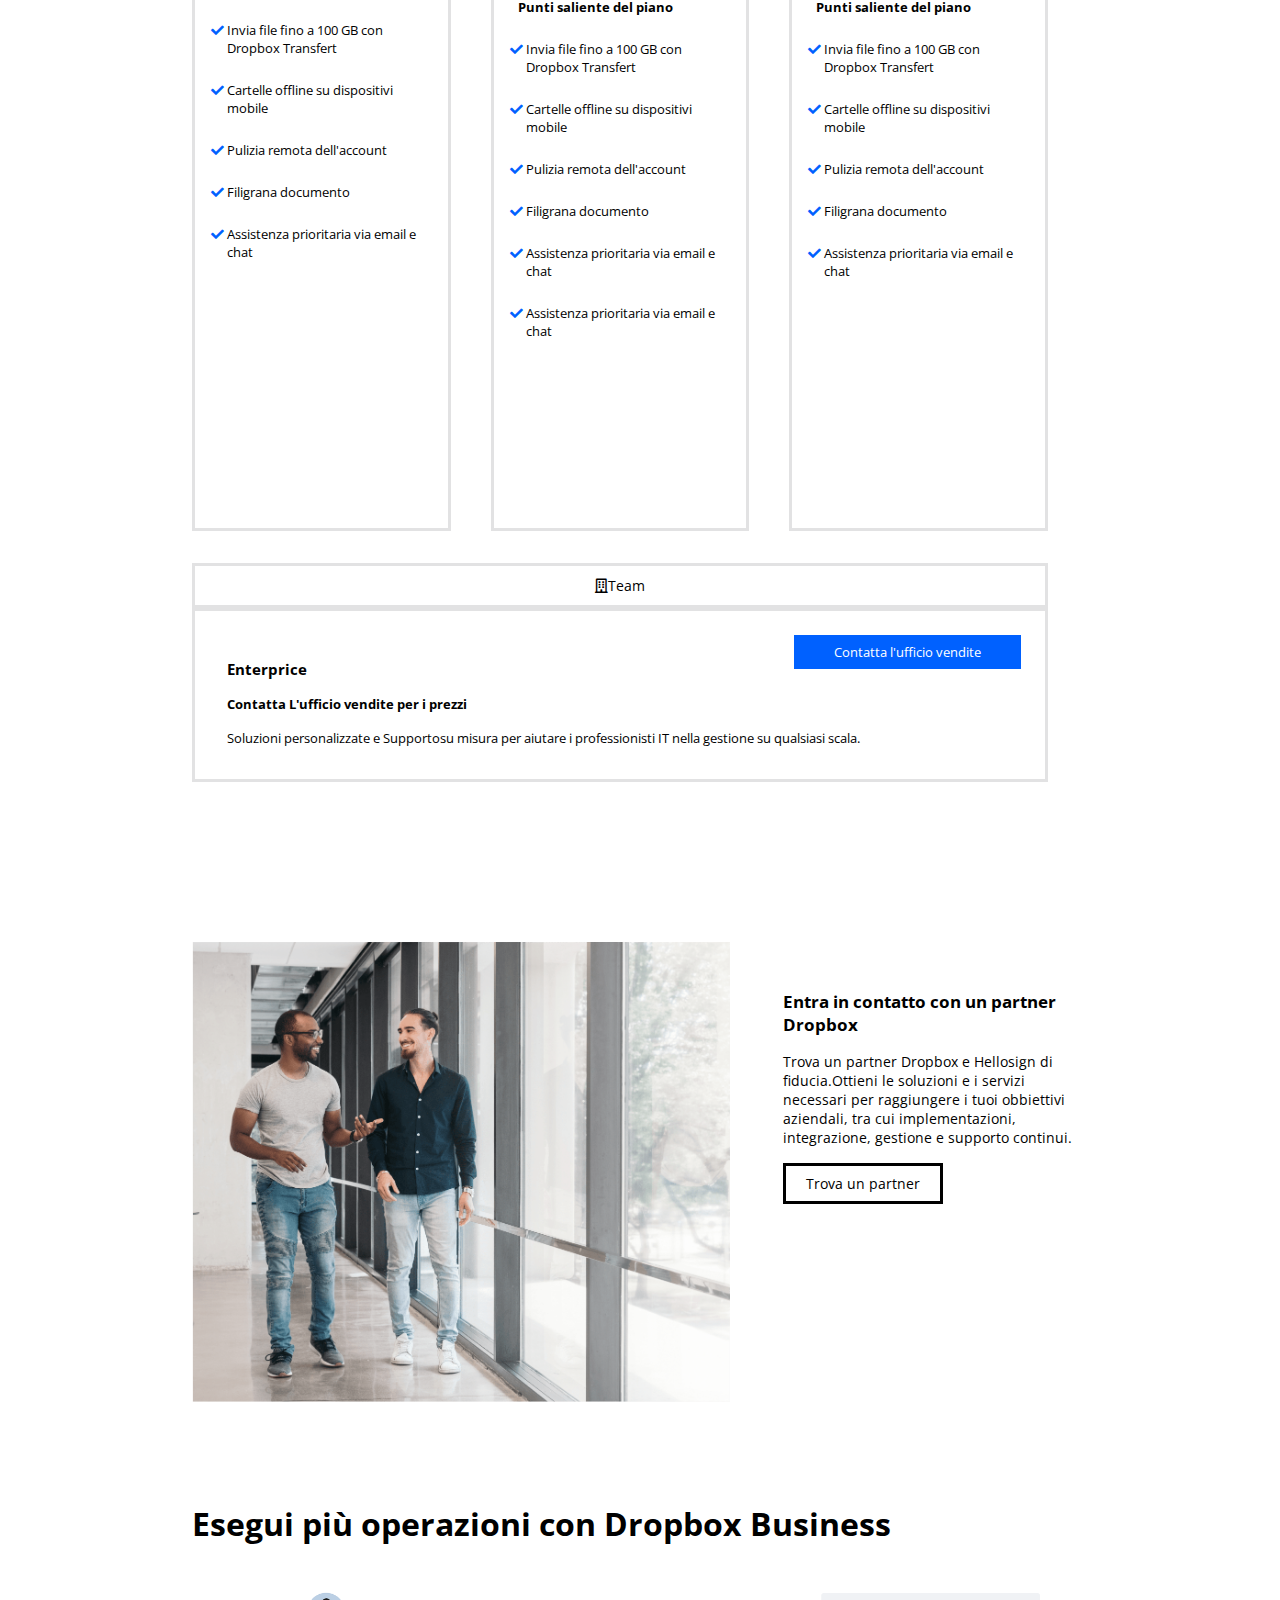
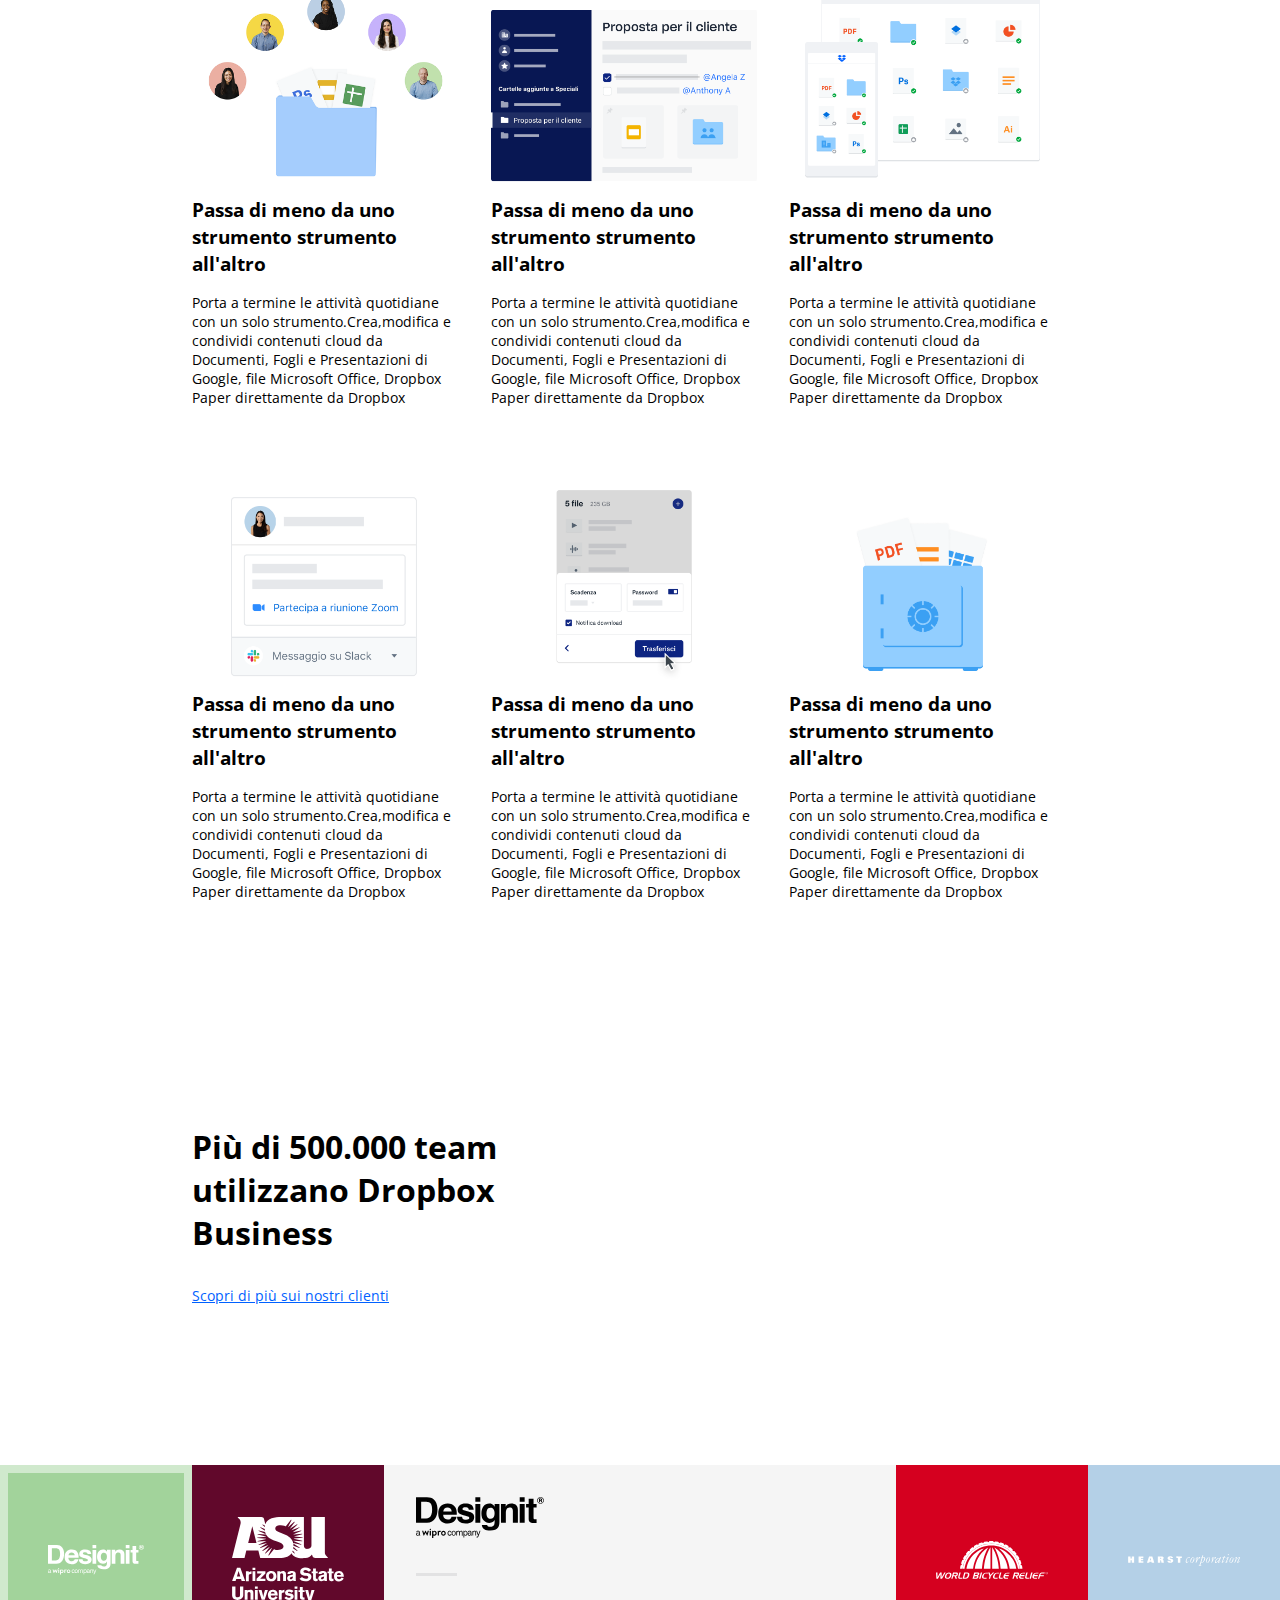
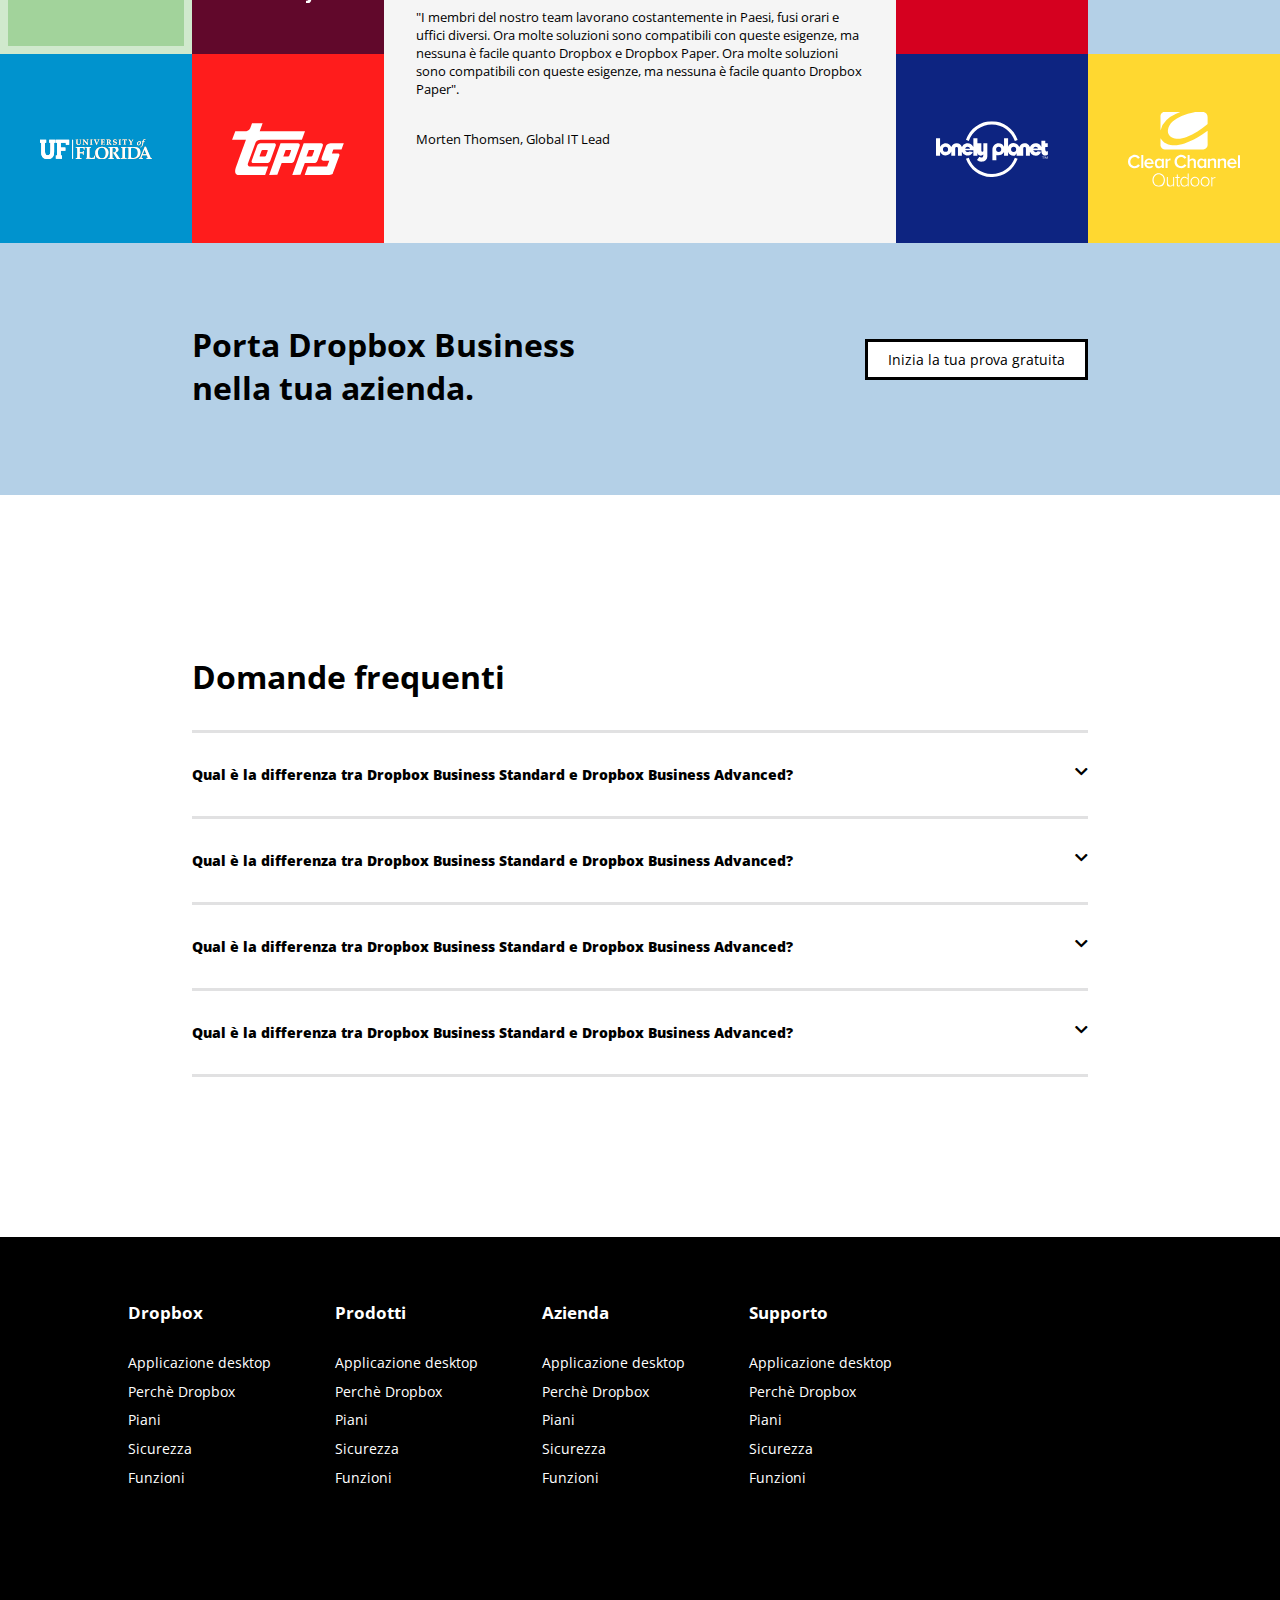
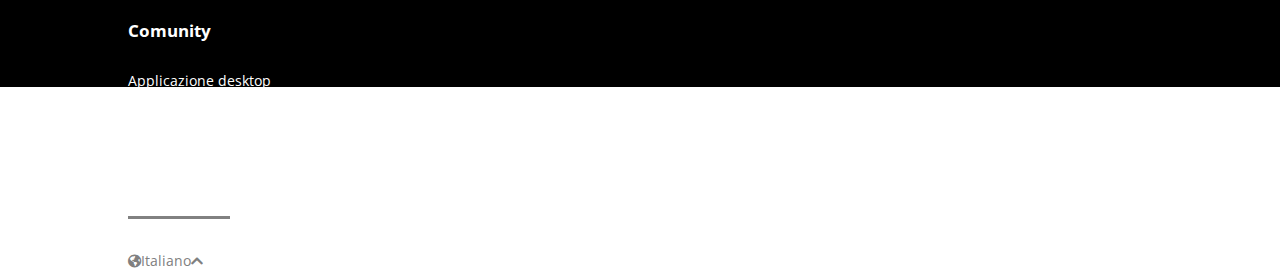
==== commit 02cda721: "finished dropbox" ====
--- a/index.html
+++ b/index.html
@@ -9,6 +9,7 @@
     <link rel="preconnect" href="https://fonts.gstatic.com" crossorigin>
     <link href="https://fonts.googleapis.com/css2?family=Open+Sans:ital,wght@0,300;0,400;0,500;0,600;0,700;0,800;1,300;1,400;1,500;1,600;1,700;1,800&display=swap" rel="stylesheet">
     <link rel="stylesheet" href="https://cdnjs.cloudflare.com/ajax/libs/font-awesome/5.15.3/css/all.min.css">
+    <!-- <link rel="stylesheet" href="bonus/bonus.css"> -->
     <link rel="stylesheet" href="css/style.css">
   </head>
   <body>
--- a/bonus/bonus.css
+++ b/bonus/bonus.css
@@ -0,0 +1,6 @@
+header{
+  position: fixed;
+}
+main{
+  margin-top: 70px;
+}--- a/css/style.css
+++ b/css/style.css
@@ -182,6 +182,7 @@
 }
 /* end row plane business  */
 /* start card business */
+
 .img-medium{
   width: 60%;
 }
@@ -190,6 +191,7 @@
 }
 .info-business{
   margin-top: 6rem;
+  width: 100%;
 }
 .card{
   width: calc((100% / 3) - 2rem);
@@ -229,7 +231,7 @@
   left: 50%;
   transform: translate(-50% , -50%);
   padding: 2.5rem;
-  fill: white;
+  filter: invert(1);
 }
 .svg-center{
   width: 40%;
